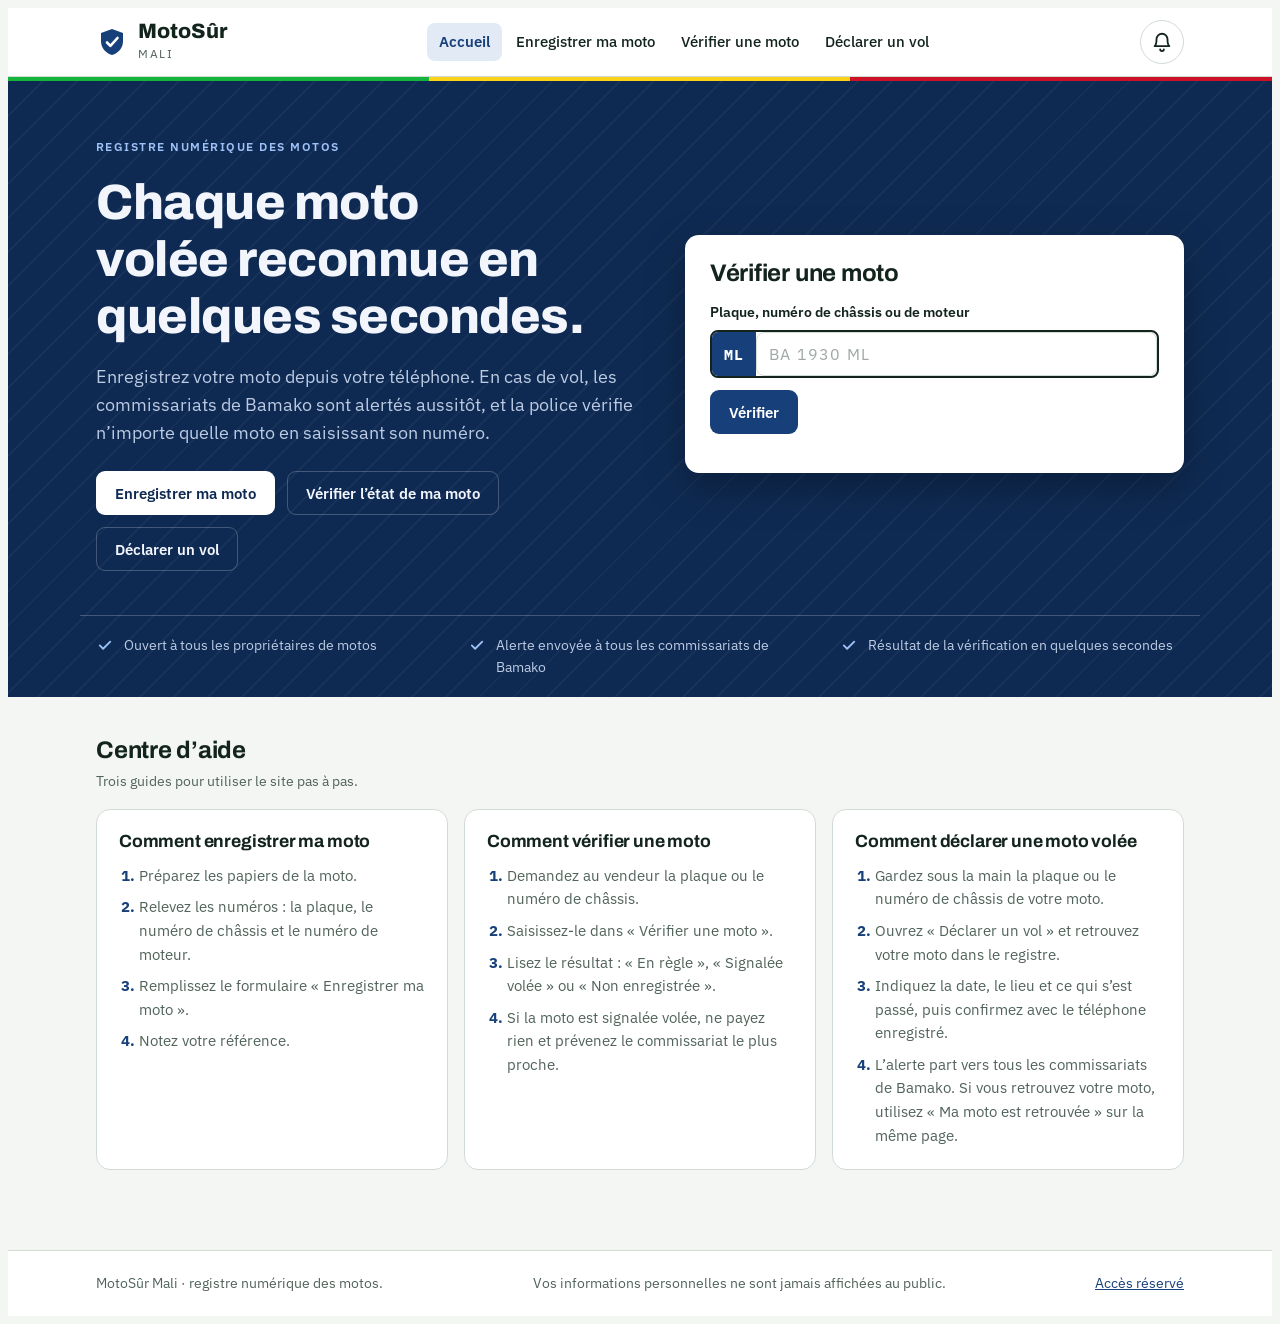
==== src/main/resources/static/index.html @ c11b133d "Sécurité : limites de connexion par IP, limite d'essais par moto, en-têtes HSTS et Permissions-Polic" ====
<!doctype html>
<html lang="fr">
<head>
<meta charset="utf-8">
<meta name="viewport" content="width=device-width, initial-scale=1, viewport-fit=cover">
<title>MotoSûr Mali</title>
<link rel="preconnect" href="https://fonts.googleapis.com">
<link rel="preconnect" href="https://fonts.gstatic.com" crossorigin>
<link rel="stylesheet" href="https://fonts.googleapis.com/css2?family=Archivo:wght@600;700;800&family=IBM+Plex+Mono:wght@500;600&family=IBM+Plex+Sans:wght@400;500;600&display=swap">
<link rel="stylesheet" href="style.css?v=5">
</head>
<body>
<header class="site-header">
  <div class="wrap head-row">
    <a class="brand" href="#accueil">
      <svg width="32" height="32" viewBox="0 0 32 32" fill="none" aria-hidden="true"><path class="logo-bg" d="M16 3l11 4v8c0 7-4.6 12.2-11 14C9.6 27.2 5 22 5 15V7l11-4z"/><path class="logo-ck" d="M11 16.5l3.4 3.4L21.5 12" stroke-width="2.6" stroke-linecap="round" stroke-linejoin="round"/></svg>
      <span><b>MotoSûr</b><small>Mali</small></span>
    </a>
    <button id="navToggle" class="btn btn-ghost btn-sm nav-toggle" type="button" aria-expanded="false" aria-controls="nav">Menu</button>
    <nav id="nav" aria-label="Navigation principale">
      <a href="#accueil" data-view="accueil">Accueil</a>
      <a href="#enregistrer" data-view="enregistrer">Enregistrer ma moto</a>
      <a href="#verifier" data-view="verifier">Vérifier une moto</a>
      <a href="#signaler" data-view="signaler">Déclarer un vol</a>
    </nav>
    <a class="bell" href="#notifications" id="bell" aria-label="Mes notifications">
      <svg width="22" height="22" viewBox="0 0 24 24" fill="none" stroke="currentColor" stroke-width="2" stroke-linecap="round" stroke-linejoin="round" aria-hidden="true"><path d="M6 9a6 6 0 1 1 12 0c0 6 2 7.5 2 7.5H4S6 15 6 9z"/><path d="M10 20a2 2 0 0 0 4 0"/></svg>
      <span class="bell-n" id="bell-n" hidden>0</span>
    </a>
  </div>
</header>
<div class="flag" aria-hidden="true"></div>

<main id="main">

<section data-view="accueil">
  <div class="hero-band">
    <div class="wrap hero">
      <div class="hero-copy">
        <p class="eyebrow">Registre numérique des motos</p>
        <h1>Chaque moto volée reconnue en quelques secondes.</h1>
        <p class="lead">Enregistrez votre moto depuis votre téléphone. En cas de vol, les commissariats de Bamako sont alertés aussitôt, et la police vérifie n’importe quelle moto en saisissant son numéro.</p>
        <div class="hero-cta">
          <a class="btn btn-primary" href="#enregistrer">Enregistrer ma moto</a>
          <a class="btn btn-secondary" href="#verifier">Vérifier l’état de ma moto</a>
          <a class="btn btn-secondary" href="#signaler">Déclarer un vol</a>
        </div>
      </div>
      <div class="card check-card">
        <h2>Vérifier une moto</h2>
        <form id="hero-form" novalidate>
          <div class="field">
            <label for="hero-q">Plaque, numéro de châssis ou de moteur</label>
            <div class="plate"><span class="plate-cc" aria-hidden="true">ML</span><input id="hero-q" class="plate-in" type="text" autocomplete="off" autocapitalize="characters" spellcheck="false" placeholder="BA 1930 ML"></div>
          </div>
          <div class="actions" style="margin-top:12px"><button class="btn btn-primary" type="submit">Vérifier</button></div>
        </form>
        <div id="hero-result" aria-live="polite"></div>
      </div>
    </div>
    <div class="wrap trust">
      <span><svg width="18" height="18" viewBox="0 0 24 24" fill="none" stroke="currentColor" stroke-width="2.4" stroke-linecap="round" stroke-linejoin="round" aria-hidden="true"><path d="M5 12.5l4.5 4.5L19 7.5"/></svg>Ouvert à tous les propriétaires de motos</span>
      <span><svg width="18" height="18" viewBox="0 0 24 24" fill="none" stroke="currentColor" stroke-width="2.4" stroke-linecap="round" stroke-linejoin="round" aria-hidden="true"><path d="M5 12.5l4.5 4.5L19 7.5"/></svg>Alerte envoyée à tous les commissariats de Bamako</span>
      <span><svg width="18" height="18" viewBox="0 0 24 24" fill="none" stroke="currentColor" stroke-width="2.4" stroke-linecap="round" stroke-linejoin="round" aria-hidden="true"><path d="M5 12.5l4.5 4.5L19 7.5"/></svg>Résultat de la vérification en quelques secondes</span>
    </div>
  </div>

  <div class="wrap page">
    <div style="display:flex;flex-direction:column;gap:16px">
      <div>
        <h2>Centre d’aide</h2>
        <p class="note" style="margin-top:6px">Trois guides pour utiliser le site pas à pas.</p>
      </div>
      <div class="help-grid">
        <article class="guide">
          <h3>Comment enregistrer ma moto</h3>
          <ol>
            <li>Préparez les papiers de la moto.</li>
            <li>Relevez les numéros : la plaque, le numéro de châssis et le numéro de moteur.</li>
            <li>Remplissez le formulaire « Enregistrer ma moto ».</li>
            <li>Notez votre référence. </li>
          </ol>
        </article>
        <article class="guide">
          <h3>Comment vérifier une moto</h3>
          <ol>
            <li>Demandez au vendeur la plaque ou le numéro de châssis.</li>
            <li>Saisissez-le dans « Vérifier une moto ».</li>
            <li>Lisez le résultat : « En règle », « Signalée volée » ou « Non enregistrée ».</li>
            <li>Si la moto est signalée volée, ne payez rien et prévenez le commissariat le plus proche.</li>
          </ol>
        </article>
        <article class="guide">
          <h3>Comment déclarer une moto volée</h3>
          <ol>
            <li>Gardez sous la main la plaque ou le numéro de châssis de votre moto.</li>
            <li>Ouvrez « Déclarer un vol » et retrouvez votre moto dans le registre.</li>
            <li>Indiquez la date, le lieu et ce qui s’est passé, puis confirmez avec le téléphone enregistré.</li>
            <li>L’alerte part vers tous les commissariats de Bamako. Si vous retrouvez votre moto, utilisez « Ma moto est retrouvée » sur la même page.</li>
          </ol>
        </article>
      </div>
    </div>

  </div>
</section>

<section data-view="notifications" hidden>
  <div class="wrap page">
    <div class="page-head">
      <p class="eyebrow">Propriétaires</p>
      <h1>Mes notifications</h1>
      <p class="lead">Si votre moto est retrouvée, le message du commissariat apparaît ici. Saisissez la plaque et le téléphone enregistrés pour le lire.</p>
    </div>
    <div class="card" id="n-form-card">
      <form id="n-form" class="form" novalidate>
        <div class="grid2">
          <div class="field"><label for="n-q">Plaque ou numéro de châssis</label><input id="n-q" class="mono" type="text" autocapitalize="characters" autocomplete="off" aria-describedby="err-n-q"><p class="err" id="err-n-q" hidden></p></div>
          <div class="field"><label for="n-phone">Téléphone enregistré</label><input id="n-phone" type="tel" inputmode="numeric" placeholder="70 00 00 00" aria-describedby="err-n-phone"><p class="err" id="err-n-phone" hidden></p></div>
        </div>
        <label class="check"><input id="n-remember" type="checkbox"> Me reconnaître sur cet appareil (la cloche m’avertira à chaque visite)</label>
        <div class="actions"><button class="btn btn-primary" type="submit">Voir mes notifications</button></div>
      </form>
    </div>
    <div id="n-list" aria-live="polite"></div>
  </div>
</section>

<section data-view="enregistrer" hidden>
  <div class="wrap page">
    <div class="page-head">
      <p class="eyebrow">Propriétaires</p>
      <h1>Enregistrer ma moto</h1>
      <p class="lead">Enregistrez votre moto vous-même, sans vous déplacer. Elle est aussitôt reconnue par la police, et les commissariats de Bamako sont informés. Vous recevez une référence à conserver.</p>
    </div>

    <div class="card" id="reg-card">
      <form id="reg-form" class="form" novalidate>
        <fieldset>
          <legend>Le propriétaire</legend>
          <div class="grid2">
            <div class="field"><label for="r-owner">Nom et prénom</label><input id="r-owner" type="text" autocomplete="name" aria-describedby="err-r-owner"><p class="err" id="err-r-owner" hidden></p></div>
            <div class="field"><label for="r-phone">Téléphone</label><input id="r-phone" type="tel" inputmode="numeric" autocomplete="tel-national" placeholder="70 00 00 00" aria-describedby="hint-r-phone err-r-phone"><p class="hint" id="hint-r-phone">8 chiffres, sans l’indicatif +223.</p><p class="err" id="err-r-phone" hidden></p></div>
            <div class="field"><label for="r-commune">Commune de résidence</label><select id="r-commune" aria-describedby="err-r-commune"></select><p class="err" id="err-r-commune" hidden></p></div>
          </div>
        </fieldset>
        <fieldset>
          <legend>La moto</legend>
          <div class="grid2">
            <div class="field"><label for="r-plate">Numéro de plaque</label><input id="r-plate" class="mono" type="text" autocapitalize="characters" autocomplete="off" placeholder="BA 1234 ML" aria-describedby="err-r-plate"><p class="err" id="err-r-plate" hidden></p></div>
            <div class="field"><label for="r-chassis">Numéro de châssis</label><input id="r-chassis" class="mono" type="text" autocapitalize="characters" autocomplete="off" aria-describedby="hint-r-chassis err-r-chassis"><p class="hint" id="hint-r-chassis">Gravé sur le cadre, près de la colonne de direction.</p><p class="err" id="err-r-chassis" hidden></p></div>
            <div class="field"><label for="r-engine">Numéro de moteur</label><input id="r-engine" class="mono" type="text" autocapitalize="characters" autocomplete="off" aria-describedby="err-r-engine"><p class="err" id="err-r-engine" hidden></p></div>
            <div class="field"><label for="r-brand">Marque</label><input id="r-brand" type="text" list="brands" autocomplete="off" aria-describedby="err-r-brand"><datalist id="brands"><option value="Yamaha"><option value="Honda"><option value="Haojue"><option value="TVS"><option value="Bajaj"><option value="Suzuki"><option value="Sanili"><option value="Apsonic"><option value="Dayun"><option value="Jincheng"></datalist><p class="err" id="err-r-brand" hidden></p></div>
            <div class="field"><label for="r-model">Modèle</label><input id="r-model" type="text" autocomplete="off" aria-describedby="err-r-model"><p class="err" id="err-r-model" hidden></p></div>
            <div class="field"><label for="r-color">Couleur</label><select id="r-color" aria-describedby="err-r-color"><option value="">Choisir</option><option>Noire</option><option>Rouge</option><option>Bleue</option><option>Grise</option><option>Blanche</option><option>Verte</option><option>Jaune</option><option>Autre</option></select><p class="err" id="err-r-color" hidden></p></div>
            <div class="field"><label for="r-year">Année de mise en circulation</label><input id="r-year" type="number" inputmode="numeric" min="1990" placeholder="2022" aria-describedby="err-r-year"><p class="err" id="err-r-year" hidden></p></div>
          </div>
        </fieldset>
        <div class="actions">
          <button class="btn btn-primary" type="submit">Enregistrer la moto</button>
        </div>
      </form>
    </div>

    <div class="card cert" id="reg-done" hidden aria-live="polite"></div>
  </div>
</section>

<section data-view="signaler" hidden>
  <div class="wrap page">
    <div class="page-head">
      <p class="eyebrow">Propriétaires</p>
      <h1>Déclarer un vol</h1>
      <p class="lead">Retrouvez votre moto dans le registre, puis décrivez le vol. L’alerte est transmise aux commissariats de Bamako.</p>
    </div>

    <div class="card" id="s-step1">
      <form id="s-find-form" class="form" novalidate>
        <div class="field">
          <label for="s-q">Plaque ou numéro de châssis de votre moto</label>
          <div class="plate"><span class="plate-cc" aria-hidden="true">ML</span><input id="s-q" class="plate-in" type="text" autocomplete="off" autocapitalize="characters" spellcheck="false" placeholder="BA 1234 ML"></div>
          <p class="err" id="err-s-q" hidden></p>
        </div>
        <div class="actions">
          <button class="btn btn-primary" type="submit">Rechercher ma moto</button>
        </div>
      </form>
    </div>

    <div class="card found" id="s-found" hidden></div>

    <div class="card" id="s-step2" hidden>
      <form id="s-form" class="form" novalidate>
        <fieldset>
          <legend>Les circonstances du vol</legend>
          <div class="grid2">
            <div class="field"><label for="s-date">Date du vol</label><input id="s-date" type="date" aria-describedby="err-s-date"><p class="err" id="err-s-date" hidden></p></div>
            <div class="field"><label for="s-commune">Commune</label><select id="s-commune" aria-describedby="err-s-commune"></select><p class="err" id="err-s-commune" hidden></p></div>
          </div>
          <div class="field"><label for="s-place">Lieu précis</label><input id="s-place" type="text" placeholder="Quartier, rue, repère connu" aria-describedby="err-s-place"><p class="err" id="err-s-place" hidden></p></div>
          <div class="field"><label for="s-details">Ce qui s’est passé <span style="font-weight:400;color:var(--ink-2)">(facultatif)</span></label><textarea id="s-details"></textarea></div>
        </fieldset>
        <fieldset>
          <legend>Confirmer que vous êtes le propriétaire</legend>
          <div class="field" style="max-width:340px"><label for="s-phone">Téléphone enregistré pour cette moto</label><input id="s-phone" type="tel" inputmode="numeric" placeholder="70 00 00 00" aria-describedby="hint-s-phone err-s-phone"><p class="hint" id="hint-s-phone">Seul le propriétaire peut déclarer le vol de sa moto.</p><p class="err" id="err-s-phone" hidden></p></div>
        </fieldset>
        <div class="actions"><button class="btn btn-danger" type="submit">Envoyer l’alerte vol</button></div>
      </form>
    </div>

    <div class="card cert" id="s-done" hidden aria-live="polite"></div>

    <div class="card" id="found-card" style="display:flex;flex-direction:column;gap:14px">
      <div>
        <h2>Vous avez retrouvé votre moto ?</h2>
        <p class="note" style="margin-top:6px">Levez l’alerte pour que les commissariats ne la recherchent plus. Saisissez la plaque et le téléphone enregistré.</p>
      </div>
      <form id="found-form" class="form" novalidate>
        <div class="grid2">
          <div class="field"><label for="f-q">Plaque ou numéro de châssis</label><input id="f-q" class="mono" type="text" autocapitalize="characters" autocomplete="off" placeholder="BA 1930 ML" aria-describedby="err-f-q"><p class="err" id="err-f-q" hidden></p></div>
          <div class="field"><label for="f-phone">Téléphone enregistré</label><input id="f-phone" type="tel" inputmode="numeric" placeholder="70 00 00 00" aria-describedby="err-f-phone"><p class="err" id="err-f-phone" hidden></p></div>
        </div>
        <div class="actions"><button class="btn btn-primary" type="submit">Ma moto est retrouvée</button></div>
      </form>
      <div id="found-done" aria-live="polite"></div>
    </div>
  </div>
</section>

<section data-view="verifier" hidden>
  <div class="wrap page">
    <div class="page-head">
      <p class="eyebrow">Acheteurs et public</p>
      <h1>Vérifier une moto</h1>
      <p class="lead">Avant d’acheter une moto d’occasion, vérifiez qu’elle n’est pas signalée volée. Les informations personnelles du propriétaire ne sont jamais affichées ici.</p>
    </div>
    <div class="card check-card" style="max-width:720px">
      <form id="pub-form" novalidate>
        <div class="field">
          <label for="pub-q">Plaque, numéro de châssis ou de moteur</label>
          <div class="plate"><span class="plate-cc" aria-hidden="true">ML</span><input id="pub-q" class="plate-in" type="text" autocomplete="off" autocapitalize="characters" spellcheck="false" placeholder="BA 1930 ML"></div>
        </div>
        <div class="actions" style="margin-top:12px"><button class="btn btn-primary" type="submit">Vérifier</button></div>
      </form>
      <div id="pub-result" aria-live="polite"></div>
    </div>
  </div>
</section>

</main>

<footer>
  <div class="wrap">
    <span>MotoSûr Mali · registre numérique des motos.</span>
    <span>Vos informations personnelles ne sont jamais affichées au public.</span>
    <a href="espace.html?v=4">Accès réservé</a>
  </div>
</footer>
<div id="toast" role="status" aria-live="polite"><span></span></div>
<script src="public.js?v=7"></script>
</body>
</html>
---- src/main/resources/static/style.css ----
/* Concept : portail institutionnel sobre. Le champ de plaque (bandeau ML + police mono) est l'objet central de la page ;
   bleu de marine pour l'institution, vert / ambre / rouge réservés aux états de vérification. */
:root{
  --font-display:"Archivo","Segoe UI",system-ui,sans-serif;
  --font-body:"IBM Plex Sans","Segoe UI",system-ui,sans-serif;
  --font-mono:"IBM Plex Mono",ui-monospace,Menlo,Consolas,monospace;
  --bg:#F4F6F3; --surface:#FFFFFF; --surface-2:#E9EEEA; --ink:#13241D; --ink-2:#51635A; --line:#D3DBD5;
  --accent:#17407A; --accent-ink:#FFFFFF; --accent-soft:#E2EAF6;
  --ok:#0B7A4B; --ok-soft:#DBF0E4;
  --warn:#8A5A00; --warn-soft:#FBEFD2;
  --danger:#B42318; --danger-soft:#FCE6E3;
  --shadow:0 1px 2px rgba(19,36,29,.06),0 6px 18px rgba(19,36,29,.07);
  --radius:10px;
  --hero-bg:#0F2A52; --hero-ink:#F2F6FC; --hero-ink-2:#BCCBE3; --hero-eyebrow:#9EC1F7; --hero-line:rgba(255,255,255,.22); --hero-btn-bg:#FFFFFF; --hero-btn-ink:#0F2A52;
}
@media (prefers-color-scheme:dark){
  :root:not([data-theme="light"]){
    --bg:#0E1512; --surface:#16201B; --surface-2:#1E2B25; --ink:#E8F0EB; --ink-2:#9DB1A6; --line:#2B3B33;
    --accent:#8DB2EE; --accent-ink:#0B1626; --accent-soft:#1B2B45;
    --ok:#4CC38A; --ok-soft:#12301F; --warn:#E3B341; --warn-soft:#35290D; --danger:#FF8F84; --danger-soft:#3A1512;
    --shadow:0 1px 0 rgba(0,0,0,.4);
    color-scheme:dark;
  }
}
:root[data-theme="dark"]{
  --bg:#0E1512; --surface:#16201B; --surface-2:#1E2B25; --ink:#E8F0EB; --ink-2:#9DB1A6; --line:#2B3B33;
  --accent:#8DB2EE; --accent-ink:#0B1626; --accent-soft:#1B2B45;
  --ok:#4CC38A; --ok-soft:#12301F; --warn:#E3B341; --warn-soft:#35290D; --danger:#FF8F84; --danger-soft:#3A1512;
  --shadow:0 1px 0 rgba(0,0,0,.4);
  color-scheme:dark;
}
*{box-sizing:border-box}
[hidden]{display:none!important}
body{background:var(--bg);color:var(--ink);font-family:var(--font-body);font-size:16px;line-height:1.55;-webkit-text-size-adjust:100%}
h1,h2,h3{font-family:var(--font-display);line-height:1.15;margin:0;text-wrap:balance;letter-spacing:-.01em}
h1{font-size:clamp(2rem,4.6vw,3.1rem);font-weight:800}
h2{font-size:1.5rem;font-weight:700}
h3{font-size:1.1rem;font-weight:700}
p{margin:0}
a{color:var(--accent)}
.mono{font-family:var(--font-mono);letter-spacing:.02em}
.wrap{max-width:1120px;margin-inline:auto;padding-left:max(16px,env(safe-area-inset-left,0px));padding-right:max(16px,env(safe-area-inset-right,0px))}
:focus-visible{outline:3px solid var(--accent);outline-offset:2px}
h1[tabindex="-1"]:focus,h1[tabindex="-1"]:focus-visible{outline:none}
.eyebrow{font-size:.78rem;font-weight:600;letter-spacing:.12em;text-transform:uppercase;color:var(--accent)}
.lead{font-size:1.125rem;color:var(--ink-2);max-width:60ch}
.note{font-size:.9rem;color:var(--ink-2);max-width:65ch}

/* bandeau démo + en-tête */
.demo-strip{background:var(--surface-2);border-bottom:1px solid var(--line);font-size:.8rem;color:var(--ink-2)}
.demo-strip .wrap{padding-block:6px}
.site-header{background:var(--surface);border-bottom:1px solid var(--line)}
.head-row{display:flex;align-items:center;justify-content:space-between;gap:16px;padding-block:12px;flex-wrap:wrap}
.brand{display:flex;align-items:center;gap:10px;text-decoration:none;color:var(--ink)}
.brand b{font-family:var(--font-display);font-size:1.3rem;font-weight:800;display:block;line-height:1}
.brand small{font-size:.72rem;letter-spacing:.14em;text-transform:uppercase;color:var(--ink-2);display:block;margin-top:3px}
.logo-bg{fill:var(--accent)} .logo-ck{stroke:var(--accent-ink)}
.flag{height:4px;background:linear-gradient(90deg,#14B53A 0 33.3%,#FCD116 33.3% 66.6%,#CE1126 66.6% 100%)}
#nav{display:flex;gap:2px;flex-wrap:wrap}
#nav a{padding:8px 12px;border-radius:8px;text-decoration:none;color:var(--ink);font-size:.92rem;font-weight:500}
#nav a:hover{background:var(--surface-2)}
#nav a[aria-current="page"]{background:var(--accent-soft);color:var(--accent);font-weight:600}
.btn.nav-toggle{display:none}
@media (max-width:920px){
  .btn.nav-toggle{display:inline-flex}
  #nav{display:none;width:100%;flex-direction:column;padding-bottom:6px}
  #nav.open{display:flex}
  #nav a{padding:12px}
}

/* boutons */
.btn{display:inline-flex;align-items:center;justify-content:center;gap:8px;font:600 .95rem var(--font-body);padding:11px 18px;border-radius:9px;border:1.5px solid transparent;cursor:pointer;text-decoration:none;min-height:44px}
.btn-primary{background:var(--accent);color:var(--accent-ink)}
.btn-primary:hover{filter:brightness(1.1)}
.btn-secondary{background:transparent;border-color:var(--accent);color:var(--accent)}
.btn-secondary:hover{background:var(--accent-soft)}
.btn-ghost{background:transparent;border-color:var(--line);color:var(--ink)}
.btn-ghost:hover{background:var(--surface-2)}
.btn-danger{background:var(--danger);color:var(--surface)}
.btn-sm{padding:6px 12px;min-height:36px;font-size:.85rem}
.chip{font:500 .82rem var(--font-body);padding:6px 12px;border-radius:99px;border:1px solid var(--line);background:var(--surface);color:var(--ink);cursor:pointer}
.chip:hover{background:var(--surface-2)}
.chips{display:flex;flex-wrap:wrap;gap:8px;align-items:center}
.chips .lbl{font-size:.8rem;color:var(--ink-2)}

/* cartes et mise en page */
.card{background:var(--surface);border:1px solid var(--line);border-radius:14px;padding:24px;box-shadow:var(--shadow)}
.page{padding-block:40px 56px;display:flex;flex-direction:column;gap:28px}
.page-head{display:flex;flex-direction:column;gap:10px}
.hero{display:grid;grid-template-columns:minmax(0,1.1fr) minmax(0,1fr);gap:40px;align-items:center;padding-block:48px 36px}
.hero-copy{display:flex;flex-direction:column;gap:18px}
.hero-cta{display:flex;flex-wrap:wrap;gap:12px;margin-top:6px}
@media (max-width:860px){.hero{grid-template-columns:minmax(0,1fr);gap:28px;padding-block:32px 24px}}
.check-card{display:flex;flex-direction:column;gap:14px}
.strip{display:grid;grid-template-columns:repeat(auto-fit,minmax(min(100%,200px),1fr));gap:0;border:1px solid var(--line);border-radius:14px;background:var(--surface);overflow:hidden}
.strip div{padding:18px 22px;border-right:1px solid var(--line)}
.strip div:last-child{border-right:0}
.strip b{display:block;font:800 2rem var(--font-display);font-variant-numeric:tabular-nums}
.strip span{font-size:.85rem;color:var(--ink-2)}
@media (max-width:640px){.strip div{border-right:0;border-bottom:1px solid var(--line)}.strip div:last-child{border-bottom:0}}
.steps{display:grid;grid-template-columns:repeat(auto-fit,minmax(min(100%,260px),1fr));gap:16px;margin:0;padding:0;list-style:none;counter-reset:s}
.steps li{counter-increment:s;background:var(--surface);border:1px solid var(--line);border-radius:14px;padding:22px;display:flex;flex-direction:column;gap:8px}
.steps li::before{content:counter(s);font:800 .9rem var(--font-mono);color:var(--accent-ink);background:var(--accent);width:28px;height:28px;border-radius:50%;display:grid;place-items:center}
.steps p{color:var(--ink-2);font-size:.95rem}
.points{display:grid;grid-template-columns:repeat(auto-fit,minmax(min(100%,260px),1fr));gap:24px}
.points div{border-top:2px solid var(--ink);padding-top:12px}
.points p{color:var(--ink-2);font-size:.95rem;margin-top:4px}

/* plaque */
.plate{display:flex;align-items:stretch;border:2.5px solid var(--ink);border-radius:8px;overflow:hidden;background:var(--surface)}
.plate-cc{display:grid;place-items:center;background:var(--accent);color:var(--accent-ink);font:700 .95rem var(--font-mono);padding:0 12px;letter-spacing:.06em}
.plate-in{flex:1;min-width:0;border:0;background:transparent;color:var(--ink);font:600 1.45rem var(--font-mono);letter-spacing:.08em;text-transform:uppercase;padding:12px 14px}
.plate-in::placeholder{color:var(--ink-2);opacity:.55}
.plate-in:focus{outline:none}
.plate:focus-within{outline:3px solid var(--accent);outline-offset:2px}

/* résultats de vérification */
.result{display:flex;flex-direction:column;gap:14px}
.status{display:flex;gap:14px;align-items:center;padding:16px;border-radius:12px;border:1.5px solid}
.status-ic{width:44px;height:44px;border-radius:50%;display:grid;place-items:center;flex:none;background:var(--surface)}
.status-t{font:800 1.3rem var(--font-display);letter-spacing:.01em;text-transform:uppercase}
.status-s{font-size:.92rem;color:var(--ink)}
.status-ok{background:var(--ok-soft);border-color:var(--ok);color:var(--ok)}
.status-stolen{background:var(--danger-soft);border-color:var(--danger);color:var(--danger)}
.status-unknown{background:var(--warn-soft);border-color:var(--warn);color:var(--warn)}
.status .status-s{color:var(--ink)}
.dl{display:grid;grid-template-columns:repeat(auto-fit,minmax(min(100%,200px),1fr));gap:1px;background:var(--line);border:1px solid var(--line);border-radius:10px;overflow:hidden;margin:0}
.dl div{background:var(--surface);padding:10px 14px;min-width:0}
.dl dt{font-size:.72rem;letter-spacing:.08em;text-transform:uppercase;color:var(--ink-2)}
.dl dd{margin:2px 0 0;font-weight:500;overflow-wrap:anywhere}
.callout{border-left:4px solid var(--danger);background:var(--danger-soft);padding:12px 14px;border-radius:0 8px 8px 0;font-size:.92rem}
.err-text{color:var(--danger)}

/* formulaires */
.form{display:flex;flex-direction:column;gap:26px}
fieldset{border:0;padding:0;margin:0;display:flex;flex-direction:column;gap:14px;min-width:0}
legend{font:700 1.05rem var(--font-display);padding:0;margin-bottom:12px}
.grid2{display:grid;grid-template-columns:repeat(auto-fit,minmax(min(100%,240px),1fr));gap:16px}
.field{display:flex;flex-direction:column;gap:6px;min-width:0}
.field label{font-size:.88rem;font-weight:600}
.field .hint{font-size:.8rem;color:var(--ink-2)}
input[type=text],input[type=tel],input[type=number],input[type=date],input[type=password],select,textarea{font:400 1rem var(--font-body);color:var(--ink);background:var(--surface);border:1.5px solid var(--line);border-radius:8px;padding:10px 12px;min-height:44px;width:100%}
textarea{min-height:92px;resize:vertical}
input:focus,select:focus,textarea:focus{outline:3px solid var(--accent);outline-offset:1px;border-color:var(--accent)}
input[aria-invalid="true"],select[aria-invalid="true"],textarea[aria-invalid="true"]{border-color:var(--danger)}
.err{font-size:.82rem;color:var(--danger);font-weight:500}
.actions{display:flex;flex-wrap:wrap;gap:12px;align-items:center}
.cert{display:flex;flex-direction:column;gap:16px}
.cert-ref{display:flex;flex-wrap:wrap;gap:10px;align-items:center;padding:14px 16px;background:var(--accent-soft);border-radius:10px}
.cert-ref .mono{font-size:1.15rem;font-weight:600;color:var(--accent)}
.found{display:flex;flex-direction:column;gap:12px}
.notify{list-style:none;margin:0;padding:0;display:grid;grid-template-columns:repeat(auto-fit,minmax(min(100%,260px),1fr));gap:8px}
.notify li{display:flex;justify-content:space-between;gap:10px;padding:9px 12px;border:1px solid var(--line);border-radius:8px;font-size:.88rem;background:var(--surface)}
.notify .n-state{color:var(--ink-2);white-space:nowrap}
.notify li.sent{border-color:var(--ok);background:var(--ok-soft)}
.notify li.sent .n-state{color:var(--ok);font-weight:600}

/* onglets, tableau, badges */
.tabs{display:flex;gap:4px;border-bottom:1px solid var(--line);flex-wrap:wrap}
.tabs button{font:600 .95rem var(--font-body);padding:10px 16px;border:0;background:transparent;color:var(--ink-2);border-bottom:3px solid transparent;cursor:pointer;margin-bottom:-1px}
.tabs button[aria-selected="true"]{color:var(--accent);border-bottom-color:var(--accent)}
.filters{display:grid;grid-template-columns:repeat(auto-fit,minmax(min(100%,200px),1fr));gap:12px}
.table-wrap{overflow-x:auto;border:1px solid var(--line);border-radius:12px;background:var(--surface)}
table{border-collapse:collapse;width:100%;min-width:760px;font-size:.9rem}
th{font-size:.72rem;letter-spacing:.08em;text-transform:uppercase;color:var(--ink-2);text-align:left;padding:10px 14px;background:var(--surface-2);border-bottom:1px solid var(--line)}
td{padding:12px 14px;border-bottom:1px solid var(--line);vertical-align:top}
tr:last-child td{border-bottom:0}
td small{display:block;color:var(--ink-2)}
.badge{display:inline-block;font-size:.75rem;font-weight:700;letter-spacing:.04em;text-transform:uppercase;padding:3px 10px;border-radius:99px}
.badge-stolen{background:var(--danger-soft);color:var(--danger)}
.badge-ok{background:var(--ok-soft);color:var(--ok)}
.visually-hidden{position:absolute;width:1px;height:1px;overflow:hidden;clip:rect(0 0 0 0);white-space:nowrap}
.photo-box{display:flex;flex-direction:column;gap:10px;align-items:flex-start}
.photo-box .hint{font-size:.8rem;color:var(--ink-2);max-width:60ch}
#pol-photo:focus-visible + label{outline:3px solid var(--accent);outline-offset:2px}
.photo-prev{display:flex;gap:14px;align-items:flex-end;flex-wrap:wrap}
.photo-prev img{max-width:100%;width:240px;border-radius:8px;border:1px solid var(--line)}

/* statistiques */
.kpis{display:grid;grid-template-columns:repeat(auto-fit,minmax(min(100%,170px),1fr));gap:16px}
.kpi{background:var(--surface);border:1px solid var(--line);border-radius:14px;padding:18px 20px}
.kpi b{display:block;font:800 2.2rem var(--font-display);font-variant-numeric:tabular-nums}
.kpi span{font-size:.85rem;color:var(--ink-2)}
.bar-row{display:grid;grid-template-columns:96px minmax(0,1fr) 28px;gap:12px;align-items:center;font-size:.9rem;padding:6px 0}
.bar-track{display:flex;height:22px;background:var(--surface-2);border-radius:6px;overflow:hidden}
.bar-danger{background:var(--danger)} .bar-ok{background:var(--ok)}
.bar-val{font-variant-numeric:tabular-nums;text-align:right;font-weight:600}
.legend{display:flex;gap:18px;font-size:.85rem;color:var(--ink-2);flex-wrap:wrap}
.legend i{display:inline-block;width:12px;height:12px;border-radius:3px;margin-right:6px;vertical-align:-1px}
.recent{list-style:none;margin:0;padding:0;display:flex;flex-direction:column}
.recent li{display:flex;justify-content:space-between;gap:12px;padding:10px 0;border-bottom:1px solid var(--line);flex-wrap:wrap}
.recent li:last-child{border-bottom:0}

/* accueil : bandeau, actions, centre d'aide */
.hero-band{background:var(--hero-bg);color:var(--hero-ink);position:relative;overflow:hidden}
.hero-band::before{content:"";position:absolute;inset:0;background:repeating-linear-gradient(135deg,rgba(255,255,255,.035) 0 2px,transparent 2px 24px);pointer-events:none}
.hero-band .hero,.hero-band .trust{position:relative}
.hero-band .hero{padding-block:56px 44px}
.hero-band h1{color:var(--hero-ink)}
.hero-band .eyebrow{color:var(--hero-eyebrow)}
.hero-band .lead{color:var(--hero-ink-2)}
.hero-band .btn-primary{background:var(--hero-btn-bg);color:var(--hero-btn-ink)}
.hero-band .btn-secondary{border-color:var(--hero-line);color:var(--hero-ink)}
.hero-band .btn-secondary:hover{background:var(--hero-line)}
.hero-band .check-card{color:var(--ink);border-color:transparent;box-shadow:0 14px 40px rgba(0,0,0,.28)}
.hero-band .check-card .btn-primary{background:var(--accent);color:var(--accent-ink)}
.hero-band :focus-visible{outline-color:var(--hero-eyebrow)}
.hero-band .check-card :focus-visible{outline-color:var(--accent)}
.trust{display:grid;grid-template-columns:repeat(auto-fit,minmax(min(100%,240px),1fr));gap:10px 28px;padding-block:18px;border-top:1px solid var(--hero-line);font-size:.9rem;color:var(--hero-ink-2)}
.trust span{display:flex;gap:10px;align-items:flex-start}
.trust svg{flex:none;margin-top:2px;color:var(--hero-eyebrow)}
@media (max-width:860px){.hero-band .hero{padding-block:36px 28px}}
.actions-grid,.help-grid{display:grid;grid-template-columns:repeat(auto-fit,minmax(min(100%,300px),1fr));gap:16px}
.act{display:flex;flex-direction:column;gap:10px;padding:24px;background:var(--surface);border:1px solid var(--line);border-radius:14px;text-decoration:none;color:var(--ink);box-shadow:var(--shadow);transition:border-color .15s,transform .15s}
.act:hover{border-color:var(--accent);transform:translateY(-2px)}
.act p{color:var(--ink-2);font-size:.95rem}
.act-ic{width:46px;height:46px;border-radius:12px;background:var(--accent-soft);color:var(--accent);display:grid;place-items:center}
.act .more{margin-top:auto;padding-top:6px;font-weight:600;color:var(--accent)}
@media (prefers-reduced-motion:reduce){.act{transition:none}.act:hover{transform:none}}
.guide{background:var(--surface);border:1px solid var(--line);border-radius:14px;padding:22px;display:flex;flex-direction:column;gap:12px}
.guide ol{margin:0;padding-left:1.25rem;display:flex;flex-direction:column;gap:8px;color:var(--ink-2);font-size:.95rem}
.guide ol li::marker{font-weight:700;color:var(--accent)}
.guide .btn{align-self:flex-start;margin-top:auto}
.faq details{border-bottom:1px solid var(--line);padding:14px 0}
.faq summary{cursor:pointer;font-weight:600;list-style:none;display:flex;justify-content:space-between;gap:16px;align-items:flex-start}
.faq summary::-webkit-details-marker{display:none}
.faq summary::after{content:"+";font:600 1.3rem/1 var(--font-mono);color:var(--accent);flex:none}
.faq details[open] summary::after{content:"−"}
.faq details p{margin-top:8px;color:var(--ink-2);max-width:65ch}
.gate{display:grid;grid-template-columns:repeat(auto-fit,minmax(min(100%,320px),1fr));gap:20px}
.gate .card{display:flex;flex-direction:column;gap:14px}
.gate form{display:flex;flex-direction:column;gap:14px}
.userbar{display:flex;justify-content:space-between;align-items:center;gap:12px;flex-wrap:wrap;padding:10px 14px;border:1px solid var(--line);border-radius:10px;background:var(--surface);font-size:.9rem}
@media (min-width:921px){#nav a.nav-reserved{margin-left:8px;border:1.5px solid var(--line)}}
.badge-warn{background:var(--warn-soft);color:var(--warn)}
.badge-info{background:var(--accent-soft);color:var(--accent)}
.log{list-style:none;margin:0;padding:0}
.log li{display:grid;grid-template-columns:150px 120px minmax(0,1fr);gap:12px;padding:10px 0;border-bottom:1px solid var(--line);font-size:.9rem;align-items:start}
.log li:last-child{border-bottom:0}
@media (max-width:640px){.log li{grid-template-columns:minmax(0,1fr);gap:4px}}
.sms{border:1px solid var(--line);border-radius:14px;background:var(--surface-2);padding:12px 14px;max-width:440px;display:flex;flex-direction:column;gap:8px}
.sms-h{font-size:.75rem;letter-spacing:.06em;text-transform:uppercase;color:var(--ink-2)}
.sms-b{background:var(--accent-soft);color:var(--ink);padding:10px 12px;border-radius:12px 12px 12px 4px;font-size:.92rem}
.modal{position:fixed;inset:0;background:rgba(10,20,15,.55);display:flex;align-items:center;justify-content:center;z-index:30;padding:max(16px,env(safe-area-inset-top,0px)) max(16px,env(safe-area-inset-right,0px)) max(16px,env(safe-area-inset-bottom,0px)) max(16px,env(safe-area-inset-left,0px))}
.modal-box{background:var(--surface);color:var(--ink);border:1px solid var(--line);border-radius:14px;padding:24px;width:100%;max-width:520px;max-height:100%;overflow:auto;box-shadow:var(--shadow)}
.num{text-align:right;font-variant-numeric:tabular-nums}
table.dash{min-width:900px}
table.dash th.sep,table.dash td.sep{border-left:1px solid var(--line)}
table.dash tr.grp th{text-align:center;background:var(--surface);color:var(--ink);border-bottom:1px solid var(--line)}
.al+.al{margin-top:8px}
.v-danger{color:var(--danger);font-weight:700}
.v-ok{color:var(--ok);font-weight:700}
table.small{min-width:420px}
tr.total td{font-weight:700;background:var(--surface-2)}
.btn-confirm{background:var(--danger);color:var(--surface);border-color:var(--danger)}
.row-actions{display:flex;gap:8px;flex-wrap:wrap}
footer{border-top:1px solid var(--line);background:var(--surface);margin-top:24px}
footer .wrap{padding-block:22px;display:flex;justify-content:space-between;gap:16px;flex-wrap:wrap;font-size:.85rem;color:var(--ink-2)}
#toast{position:fixed;left:0;right:0;bottom:0;display:flex;justify-content:center;pointer-events:none;padding:0 max(16px,env(safe-area-inset-right,0px)) calc(16px + env(safe-area-inset-bottom,0px)) max(16px,env(safe-area-inset-left,0px));opacity:0;transform:translateY(8px);transition:opacity .2s,transform .2s;z-index:20}
#toast.show{opacity:1;transform:none}
#toast span{background:var(--ink);color:var(--bg);padding:11px 18px;border-radius:10px;font-size:.92rem;box-shadow:var(--shadow)}
@media (prefers-reduced-motion:reduce){#toast{transition:none}}

.bell{position:relative;display:inline-flex;align-items:center;justify-content:center;width:44px;height:44px;border-radius:50%;color:var(--ink);text-decoration:none;border:1.5px solid var(--line)}
.bell:hover{background:var(--surface-2)}
.bell-n{position:absolute;top:-4px;right:-4px;min-width:20px;height:20px;padding:0 5px;border-radius:99px;background:var(--danger);color:var(--surface);font:700 .75rem/20px var(--font-body);text-align:center}
.check{display:flex;gap:10px;align-items:flex-start;font-size:.92rem}
.check input{margin-top:3px;min-height:0;width:auto}
.note-card{border-left:4px solid var(--ok);background:var(--ok-soft);padding:14px 16px;border-radius:0 10px 10px 0;display:flex;flex-direction:column;gap:6px}
.note-card.seen{border-left-color:var(--line);background:var(--surface-2)}
.note-card time{font-size:.8rem;color:var(--ink-2)}
@media (max-width:920px){.head-row .bell{order:2}}
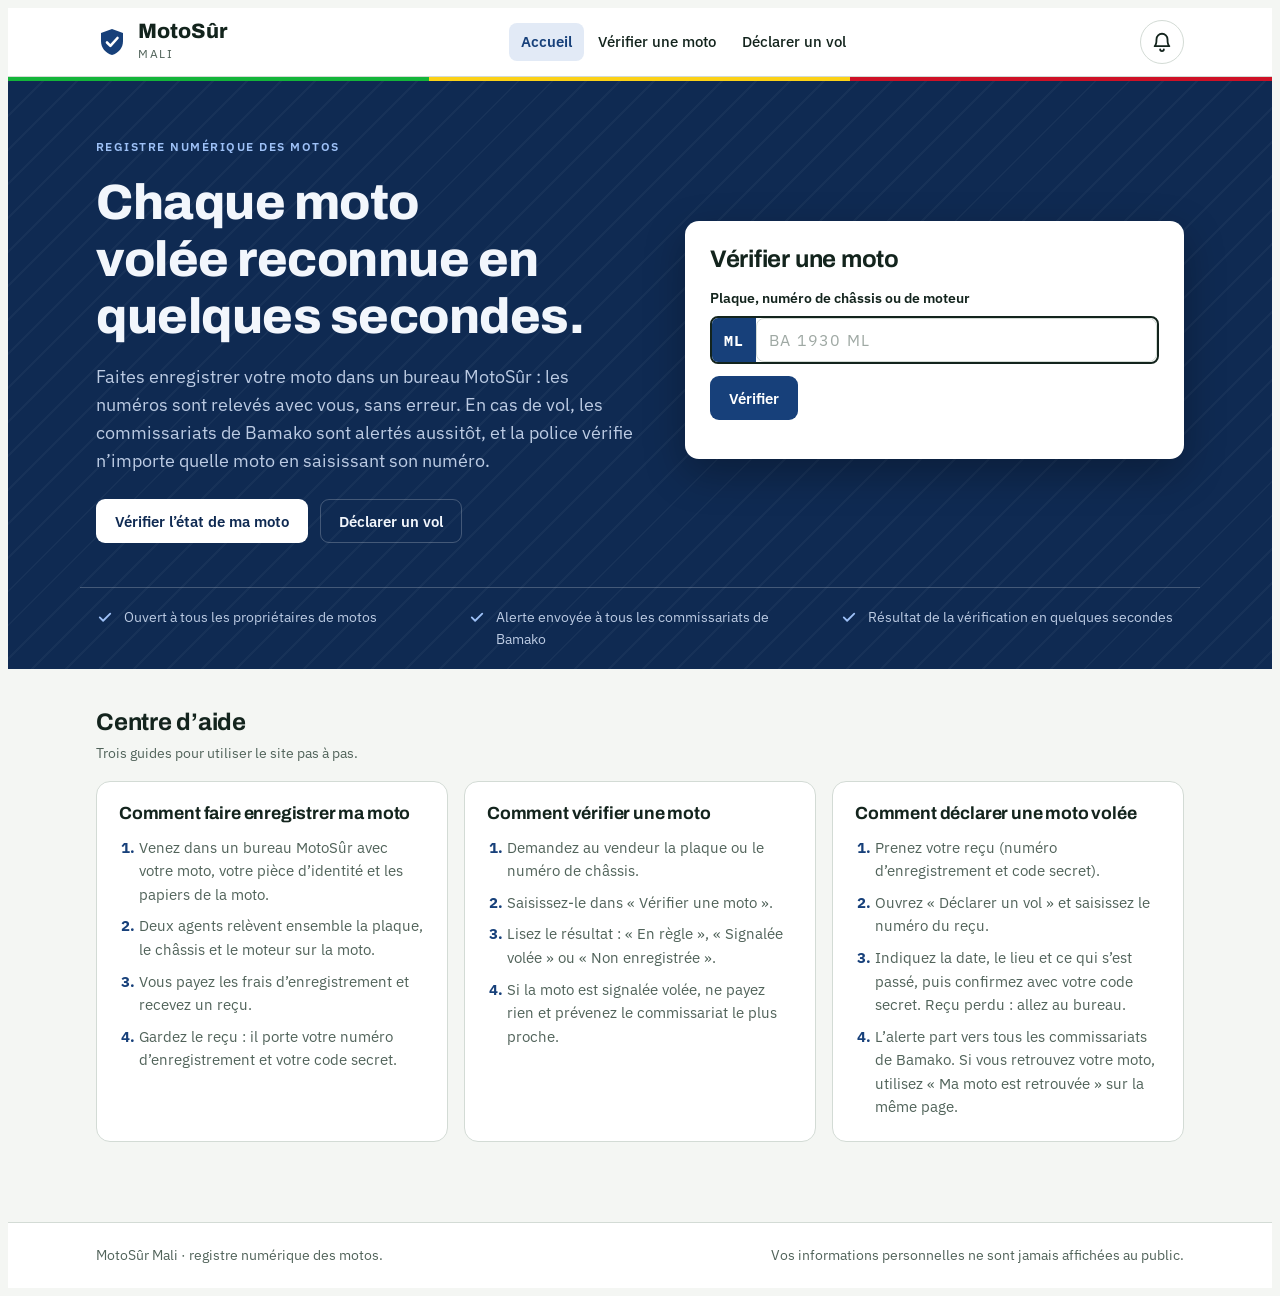
==== commit 162f1072: "V2 bureau : enregistrement au bureau, comptes par lien d'invitation, caisse en maintenance, reçu + c" ====
--- a/src/main/resources/static/index.html
+++ b/src/main/resources/static/index.html
@@ -7,7 +7,7 @@
 <link rel="preconnect" href="https://fonts.googleapis.com">
 <link rel="preconnect" href="https://fonts.gstatic.com" crossorigin>
 <link rel="stylesheet" href="https://fonts.googleapis.com/css2?family=Archivo:wght@600;700;800&family=IBM+Plex+Mono:wght@500;600&family=IBM+Plex+Sans:wght@400;500;600&display=swap">
-<link rel="stylesheet" href="style.css?v=5">
+<link rel="stylesheet" href="style.css?v=6">
 </head>
 <body>
 <header class="site-header">
@@ -19,7 +19,6 @@
     <button id="navToggle" class="btn btn-ghost btn-sm nav-toggle" type="button" aria-expanded="false" aria-controls="nav">Menu</button>
     <nav id="nav" aria-label="Navigation principale">
       <a href="#accueil" data-view="accueil">Accueil</a>
-      <a href="#enregistrer" data-view="enregistrer">Enregistrer ma moto</a>
       <a href="#verifier" data-view="verifier">Vérifier une moto</a>
       <a href="#signaler" data-view="signaler">Déclarer un vol</a>
     </nav>
@@ -39,10 +38,9 @@
       <div class="hero-copy">
         <p class="eyebrow">Registre numérique des motos</p>
         <h1>Chaque moto volée reconnue en quelques secondes.</h1>
-        <p class="lead">Enregistrez votre moto depuis votre téléphone. En cas de vol, les commissariats de Bamako sont alertés aussitôt, et la police vérifie n’importe quelle moto en saisissant son numéro.</p>
+        <p class="lead">Faites enregistrer votre moto dans un bureau MotoSûr : les numéros sont relevés avec vous, sans erreur. En cas de vol, les commissariats de Bamako sont alertés aussitôt, et la police vérifie n’importe quelle moto en saisissant son numéro.</p>
         <div class="hero-cta">
-          <a class="btn btn-primary" href="#enregistrer">Enregistrer ma moto</a>
-          <a class="btn btn-secondary" href="#verifier">Vérifier l’état de ma moto</a>
+          <a class="btn btn-primary" href="#verifier">Vérifier l’état de ma moto</a>
           <a class="btn btn-secondary" href="#signaler">Déclarer un vol</a>
         </div>
       </div>
@@ -73,12 +71,12 @@
       </div>
       <div class="help-grid">
         <article class="guide">
-          <h3>Comment enregistrer ma moto</h3>
+          <h3>Comment faire enregistrer ma moto</h3>
           <ol>
-            <li>Préparez les papiers de la moto.</li>
-            <li>Relevez les numéros : la plaque, le numéro de châssis et le numéro de moteur.</li>
-            <li>Remplissez le formulaire « Enregistrer ma moto ».</li>
-            <li>Notez votre référence. </li>
+            <li>Venez dans un bureau MotoSûr avec votre moto, votre pièce d’identité et les papiers de la moto.</li>
+            <li>Deux agents relèvent ensemble la plaque, le châssis et le moteur sur la moto.</li>
+            <li>Vous payez les frais d’enregistrement et recevez un reçu.</li>
+            <li>Gardez le reçu : il porte votre numéro d’enregistrement et votre code secret.</li>
           </ol>
         </article>
         <article class="guide">
@@ -93,9 +91,9 @@
         <article class="guide">
           <h3>Comment déclarer une moto volée</h3>
           <ol>
-            <li>Gardez sous la main la plaque ou le numéro de châssis de votre moto.</li>
-            <li>Ouvrez « Déclarer un vol » et retrouvez votre moto dans le registre.</li>
-            <li>Indiquez la date, le lieu et ce qui s’est passé, puis confirmez avec le téléphone enregistré.</li>
+            <li>Prenez votre reçu (numéro d’enregistrement et code secret).</li>
+            <li>Ouvrez « Déclarer un vol » et saisissez le numéro du reçu.</li>
+            <li>Indiquez la date, le lieu et ce qui s’est passé, puis confirmez avec votre code secret. Reçu perdu : allez au bureau.</li>
             <li>L’alerte part vers tous les commissariats de Bamako. Si vous retrouvez votre moto, utilisez « Ma moto est retrouvée » sur la même page.</li>
           </ol>
         </article>
@@ -110,13 +108,13 @@
     <div class="page-head">
       <p class="eyebrow">Propriétaires</p>
       <h1>Mes notifications</h1>
-      <p class="lead">Si votre moto est retrouvée, le message du commissariat apparaît ici. Saisissez la plaque et le téléphone enregistrés pour le lire.</p>
+      <p class="lead">Si votre moto est retrouvée, le message du commissariat apparaît ici. Saisissez le numéro de votre reçu et votre code secret pour le lire.</p>
     </div>
     <div class="card" id="n-form-card">
       <form id="n-form" class="form" novalidate>
         <div class="grid2">
-          <div class="field"><label for="n-q">Plaque ou numéro de châssis</label><input id="n-q" class="mono" type="text" autocapitalize="characters" autocomplete="off" aria-describedby="err-n-q"><p class="err" id="err-n-q" hidden></p></div>
-          <div class="field"><label for="n-phone">Téléphone enregistré</label><input id="n-phone" type="tel" inputmode="numeric" placeholder="70 00 00 00" aria-describedby="err-n-phone"><p class="err" id="err-n-phone" hidden></p></div>
+          <div class="field"><label for="n-q">Numéro du reçu (MS-XXXX-XXXX)</label><input id="n-q" class="mono" type="text" autocapitalize="characters" autocomplete="off" aria-describedby="err-n-q"><p class="err" id="err-n-q" hidden></p></div>
+          <div class="field"><label for="n-phone">Code secret du reçu</label><input id="n-phone" type="password" inputmode="numeric" maxlength="4" placeholder="4 chiffres" autocomplete="off" aria-describedby="err-n-phone"><p class="err" id="err-n-phone" hidden></p></div>
         </div>
         <label class="check"><input id="n-remember" type="checkbox"> Me reconnaître sur cet appareil (la cloche m’avertira à chaque visite)</label>
         <div class="actions"><button class="btn btn-primary" type="submit">Voir mes notifications</button></div>
@@ -126,63 +124,24 @@
   </div>
 </section>
 
-<section data-view="enregistrer" hidden>
-  <div class="wrap page">
-    <div class="page-head">
-      <p class="eyebrow">Propriétaires</p>
-      <h1>Enregistrer ma moto</h1>
-      <p class="lead">Enregistrez votre moto vous-même, sans vous déplacer. Elle est aussitôt reconnue par la police, et les commissariats de Bamako sont informés. Vous recevez une référence à conserver.</p>
-    </div>
-
-    <div class="card" id="reg-card">
-      <form id="reg-form" class="form" novalidate>
-        <fieldset>
-          <legend>Le propriétaire</legend>
-          <div class="grid2">
-            <div class="field"><label for="r-owner">Nom et prénom</label><input id="r-owner" type="text" autocomplete="name" aria-describedby="err-r-owner"><p class="err" id="err-r-owner" hidden></p></div>
-            <div class="field"><label for="r-phone">Téléphone</label><input id="r-phone" type="tel" inputmode="numeric" autocomplete="tel-national" placeholder="70 00 00 00" aria-describedby="hint-r-phone err-r-phone"><p class="hint" id="hint-r-phone">8 chiffres, sans l’indicatif +223.</p><p class="err" id="err-r-phone" hidden></p></div>
-            <div class="field"><label for="r-commune">Commune de résidence</label><select id="r-commune" aria-describedby="err-r-commune"></select><p class="err" id="err-r-commune" hidden></p></div>
-          </div>
-        </fieldset>
-        <fieldset>
-          <legend>La moto</legend>
-          <div class="grid2">
-            <div class="field"><label for="r-plate">Numéro de plaque</label><input id="r-plate" class="mono" type="text" autocapitalize="characters" autocomplete="off" placeholder="BA 1234 ML" aria-describedby="err-r-plate"><p class="err" id="err-r-plate" hidden></p></div>
-            <div class="field"><label for="r-chassis">Numéro de châssis</label><input id="r-chassis" class="mono" type="text" autocapitalize="characters" autocomplete="off" aria-describedby="hint-r-chassis err-r-chassis"><p class="hint" id="hint-r-chassis">Gravé sur le cadre, près de la colonne de direction.</p><p class="err" id="err-r-chassis" hidden></p></div>
-            <div class="field"><label for="r-engine">Numéro de moteur</label><input id="r-engine" class="mono" type="text" autocapitalize="characters" autocomplete="off" aria-describedby="err-r-engine"><p class="err" id="err-r-engine" hidden></p></div>
-            <div class="field"><label for="r-brand">Marque</label><input id="r-brand" type="text" list="brands" autocomplete="off" aria-describedby="err-r-brand"><datalist id="brands"><option value="Yamaha"><option value="Honda"><option value="Haojue"><option value="TVS"><option value="Bajaj"><option value="Suzuki"><option value="Sanili"><option value="Apsonic"><option value="Dayun"><option value="Jincheng"></datalist><p class="err" id="err-r-brand" hidden></p></div>
-            <div class="field"><label for="r-model">Modèle</label><input id="r-model" type="text" autocomplete="off" aria-describedby="err-r-model"><p class="err" id="err-r-model" hidden></p></div>
-            <div class="field"><label for="r-color">Couleur</label><select id="r-color" aria-describedby="err-r-color"><option value="">Choisir</option><option>Noire</option><option>Rouge</option><option>Bleue</option><option>Grise</option><option>Blanche</option><option>Verte</option><option>Jaune</option><option>Autre</option></select><p class="err" id="err-r-color" hidden></p></div>
-            <div class="field"><label for="r-year">Année de mise en circulation</label><input id="r-year" type="number" inputmode="numeric" min="1990" placeholder="2022" aria-describedby="err-r-year"><p class="err" id="err-r-year" hidden></p></div>
-          </div>
-        </fieldset>
-        <div class="actions">
-          <button class="btn btn-primary" type="submit">Enregistrer la moto</button>
-        </div>
-      </form>
-    </div>
-
-    <div class="card cert" id="reg-done" hidden aria-live="polite"></div>
-  </div>
-</section>
 
 <section data-view="signaler" hidden>
   <div class="wrap page">
     <div class="page-head">
       <p class="eyebrow">Propriétaires</p>
       <h1>Déclarer un vol</h1>
-      <p class="lead">Retrouvez votre moto dans le registre, puis décrivez le vol. L’alerte est transmise aux commissariats de Bamako.</p>
+      <p class="lead">Saisissez le numéro de votre reçu, puis décrivez le vol. L’alerte est transmise aux commissariats de Bamako.</p>
     </div>
 
     <div class="card" id="s-step1">
       <form id="s-find-form" class="form" novalidate>
         <div class="field">
-          <label for="s-q">Plaque ou numéro de châssis de votre moto</label>
-          <div class="plate"><span class="plate-cc" aria-hidden="true">ML</span><input id="s-q" class="plate-in" type="text" autocomplete="off" autocapitalize="characters" spellcheck="false" placeholder="BA 1234 ML"></div>
+          <label for="s-q">Numéro de votre reçu</label>
+          <input id="s-q" class="mono" type="text" autocomplete="off" autocapitalize="characters" spellcheck="false" placeholder="MS-XXXX-XXXX" aria-describedby="err-s-q">
           <p class="err" id="err-s-q" hidden></p>
         </div>
         <div class="actions">
-          <button class="btn btn-primary" type="submit">Rechercher ma moto</button>
+          <button class="btn btn-primary" type="submit">Retrouver ma moto</button>
         </div>
       </form>
     </div>
@@ -201,8 +160,8 @@
           <div class="field"><label for="s-details">Ce qui s’est passé <span style="font-weight:400;color:var(--ink-2)">(facultatif)</span></label><textarea id="s-details"></textarea></div>
         </fieldset>
         <fieldset>
-          <legend>Confirmer que vous êtes le propriétaire</legend>
-          <div class="field" style="max-width:340px"><label for="s-phone">Téléphone enregistré pour cette moto</label><input id="s-phone" type="tel" inputmode="numeric" placeholder="70 00 00 00" aria-describedby="hint-s-phone err-s-phone"><p class="hint" id="hint-s-phone">Seul le propriétaire peut déclarer le vol de sa moto.</p><p class="err" id="err-s-phone" hidden></p></div>
+          <legend>Confirmer avec le code du reçu</legend>
+          <div class="field" style="max-width:340px"><label for="s-phone">Code secret du reçu</label><input id="s-phone" type="password" inputmode="numeric" maxlength="4" placeholder="4 chiffres" autocomplete="off" aria-describedby="err-s-phone"><p class="err" id="err-s-phone" hidden></p></div>
         </fieldset>
         <div class="actions"><button class="btn btn-danger" type="submit">Envoyer l’alerte vol</button></div>
       </form>
@@ -213,12 +172,12 @@
     <div class="card" id="found-card" style="display:flex;flex-direction:column;gap:14px">
       <div>
         <h2>Vous avez retrouvé votre moto ?</h2>
-        <p class="note" style="margin-top:6px">Levez l’alerte pour que les commissariats ne la recherchent plus. Saisissez la plaque et le téléphone enregistré.</p>
+        <p class="note" style="margin-top:6px">Levez l’alerte pour que les commissariats ne la recherchent plus. Saisissez le numéro du reçu et le code secret.</p>
       </div>
       <form id="found-form" class="form" novalidate>
         <div class="grid2">
-          <div class="field"><label for="f-q">Plaque ou numéro de châssis</label><input id="f-q" class="mono" type="text" autocapitalize="characters" autocomplete="off" placeholder="BA 1930 ML" aria-describedby="err-f-q"><p class="err" id="err-f-q" hidden></p></div>
-          <div class="field"><label for="f-phone">Téléphone enregistré</label><input id="f-phone" type="tel" inputmode="numeric" placeholder="70 00 00 00" aria-describedby="err-f-phone"><p class="err" id="err-f-phone" hidden></p></div>
+          <div class="field"><label for="f-q">Numéro du reçu</label><input id="f-q" class="mono" type="text" autocapitalize="characters" autocomplete="off" placeholder="MS-XXXX-XXXX" aria-describedby="err-f-q"><p class="err" id="err-f-q" hidden></p></div>
+          <div class="field"><label for="f-phone">Code secret du reçu</label><input id="f-phone" type="password" inputmode="numeric" maxlength="4" placeholder="4 chiffres" autocomplete="off" aria-describedby="err-f-phone"><p class="err" id="err-f-phone" hidden></p></div>
         </div>
         <div class="actions"><button class="btn btn-primary" type="submit">Ma moto est retrouvée</button></div>
       </form>
@@ -253,10 +212,9 @@
   <div class="wrap">
     <span>MotoSûr Mali · registre numérique des motos.</span>
     <span>Vos informations personnelles ne sont jamais affichées au public.</span>
-    <a href="espace.html?v=4">Accès réservé</a>
   </div>
 </footer>
 <div id="toast" role="status" aria-live="polite"><span></span></div>
-<script src="public.js?v=7"></script>
+<script src="public.js?v=8"></script>
 </body>
 </html>
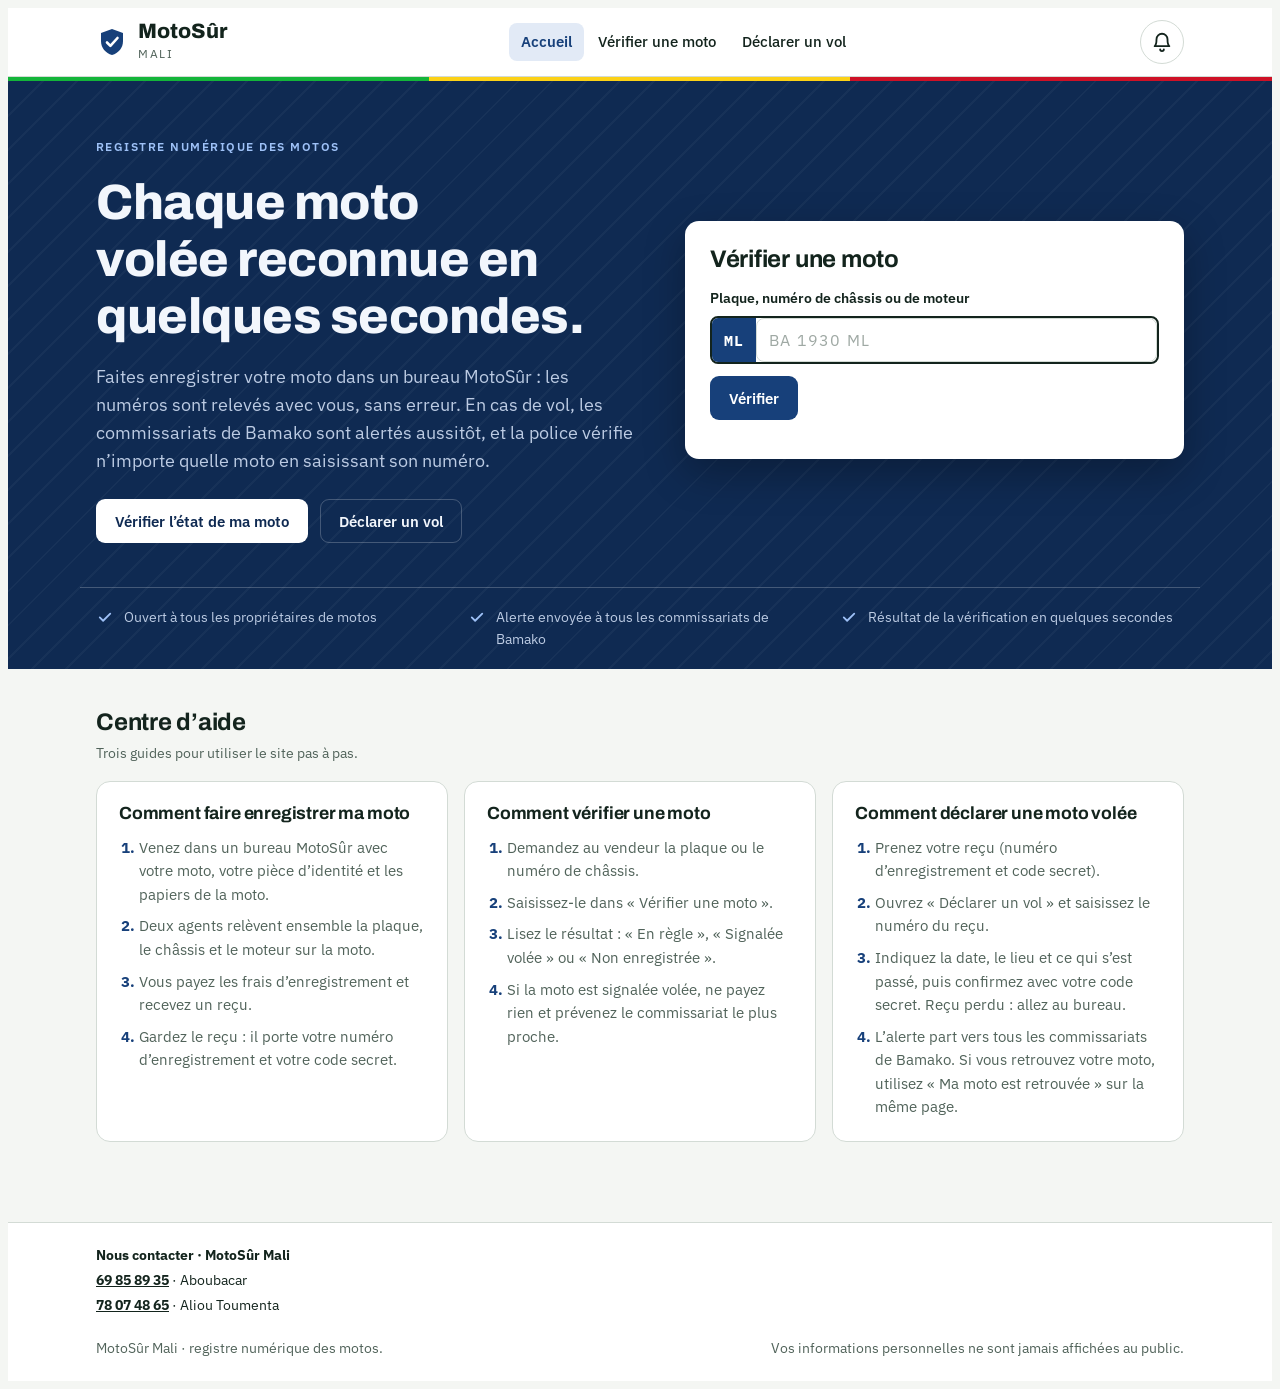
==== commit e2621d5e: "Pied de page : nous contacter (MotoSûr Mali, deux numéros) Co-Authored-By: Claude Sonnet 5.5 <norepl" ====
--- a/src/main/resources/static/index.html
+++ b/src/main/resources/static/index.html
@@ -7,7 +7,7 @@
 <link rel="preconnect" href="https://fonts.googleapis.com">
 <link rel="preconnect" href="https://fonts.gstatic.com" crossorigin>
 <link rel="stylesheet" href="https://fonts.googleapis.com/css2?family=Archivo:wght@600;700;800&family=IBM+Plex+Mono:wght@500;600&family=IBM+Plex+Sans:wght@400;500;600&display=swap">
-<link rel="stylesheet" href="style.css?v=6">
+<link rel="stylesheet" href="style.css?v=7">
 </head>
 <body>
 <header class="site-header">
@@ -209,6 +209,13 @@
 </main>
 
 <footer>
+  <div class="wrap foot-contact">
+    <div>
+      <b>Nous contacter · MotoSûr Mali</b>
+      <p><a href="tel:+22369858935">69 85 89 35</a> · Aboubacar</p>
+      <p><a href="tel:+22378074865">78 07 48 65</a> · Aliou Toumenta</p>
+    </div>
+  </div>
   <div class="wrap">
     <span>MotoSûr Mali · registre numérique des motos.</span>
     <span>Vos informations personnelles ne sont jamais affichées au public.</span>
--- a/src/main/resources/static/style.css
+++ b/src/main/resources/static/style.css
@@ -270,3 +270,5 @@
 .note-card.seen{border-left-color:var(--line);background:var(--surface-2)}
 .note-card time{font-size:.8rem;color:var(--ink-2)}
 @media (max-width:920px){.head-row .bell{order:2}}
+
+footer .foot-contact{padding-bottom:0;color:var(--ink)}footer .foot-contact p{margin:4px 0 0}footer .foot-contact a{font-weight:700;color:inherit}
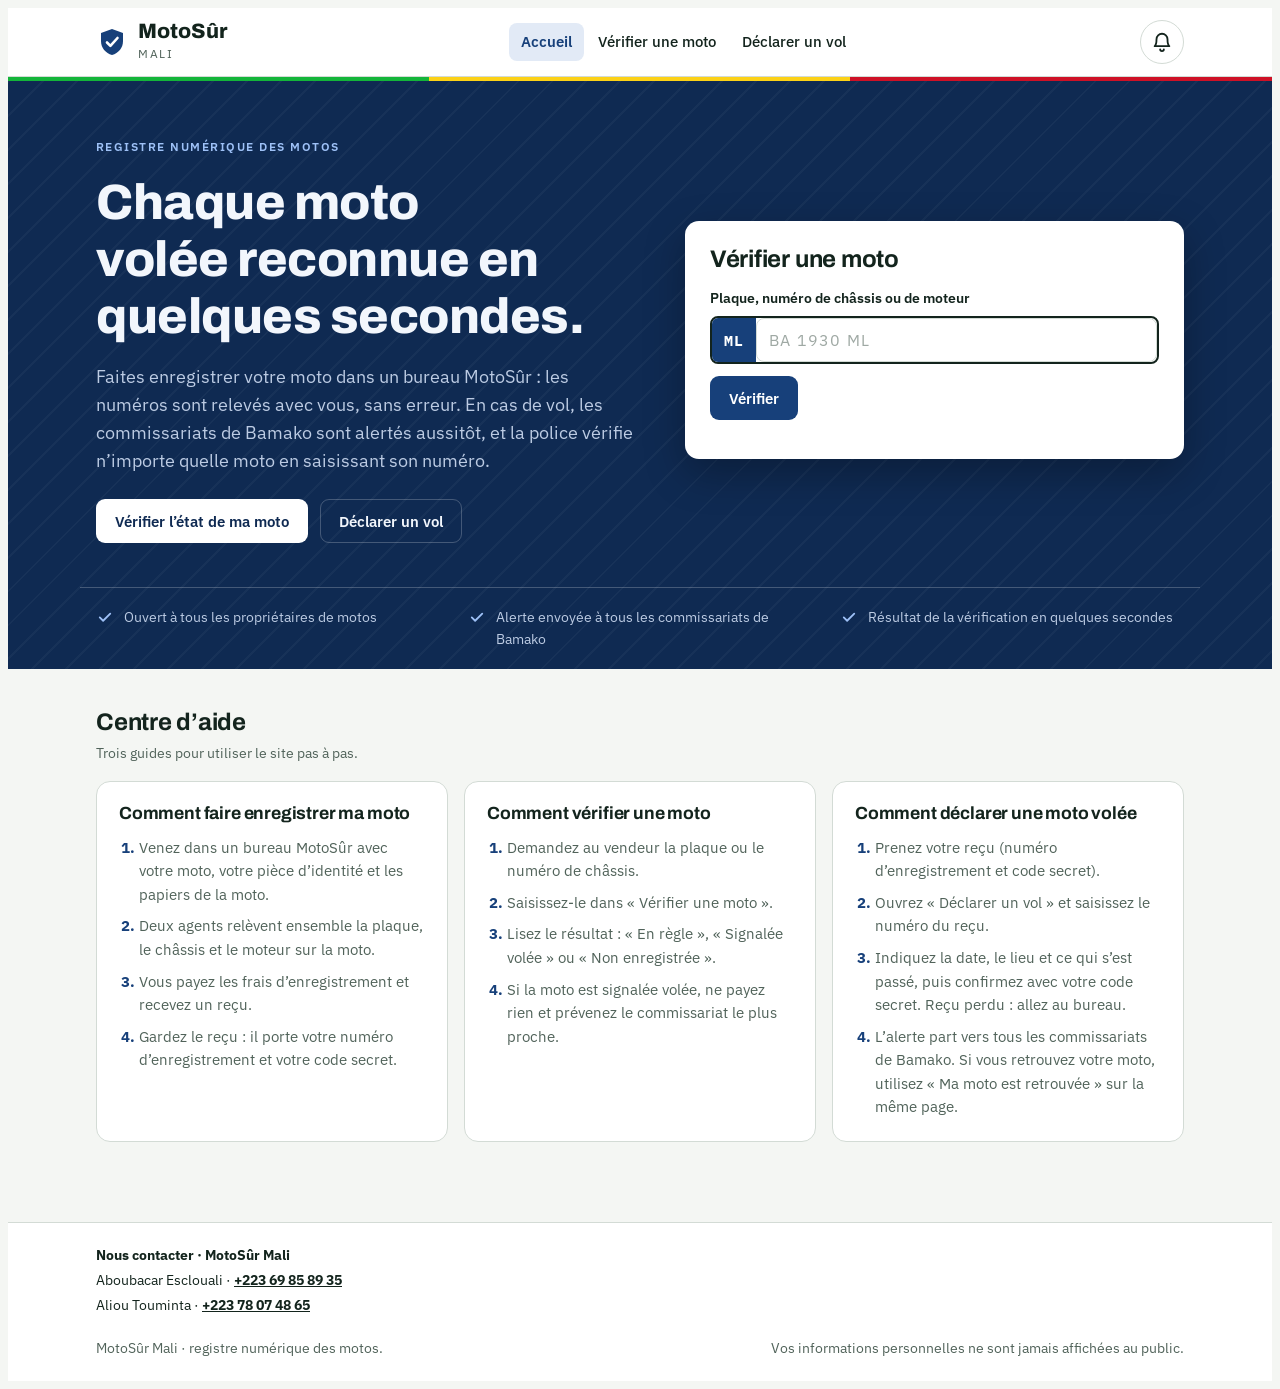
==== commit 6543709c: "Pied de page : +223 et noms Co-Authored-By: Claude Sonnet 5.5 <noreply@anthropic.com> Claude-Session" ====
--- a/src/main/resources/static/index.html
+++ b/src/main/resources/static/index.html
@@ -212,8 +212,8 @@
   <div class="wrap foot-contact">
     <div>
       <b>Nous contacter · MotoSûr Mali</b>
-      <p><a href="tel:+22369858935">69 85 89 35</a> · Aboubacar</p>
-      <p><a href="tel:+22378074865">78 07 48 65</a> · Aliou Toumenta</p>
+      <p>Aboubacar Esclouali · <a href="tel:+22369858935">+223 69 85 89 35</a></p>
+      <p>Aliou Touminta · <a href="tel:+22378074865">+223 78 07 48 65</a></p>
     </div>
   </div>
   <div class="wrap">
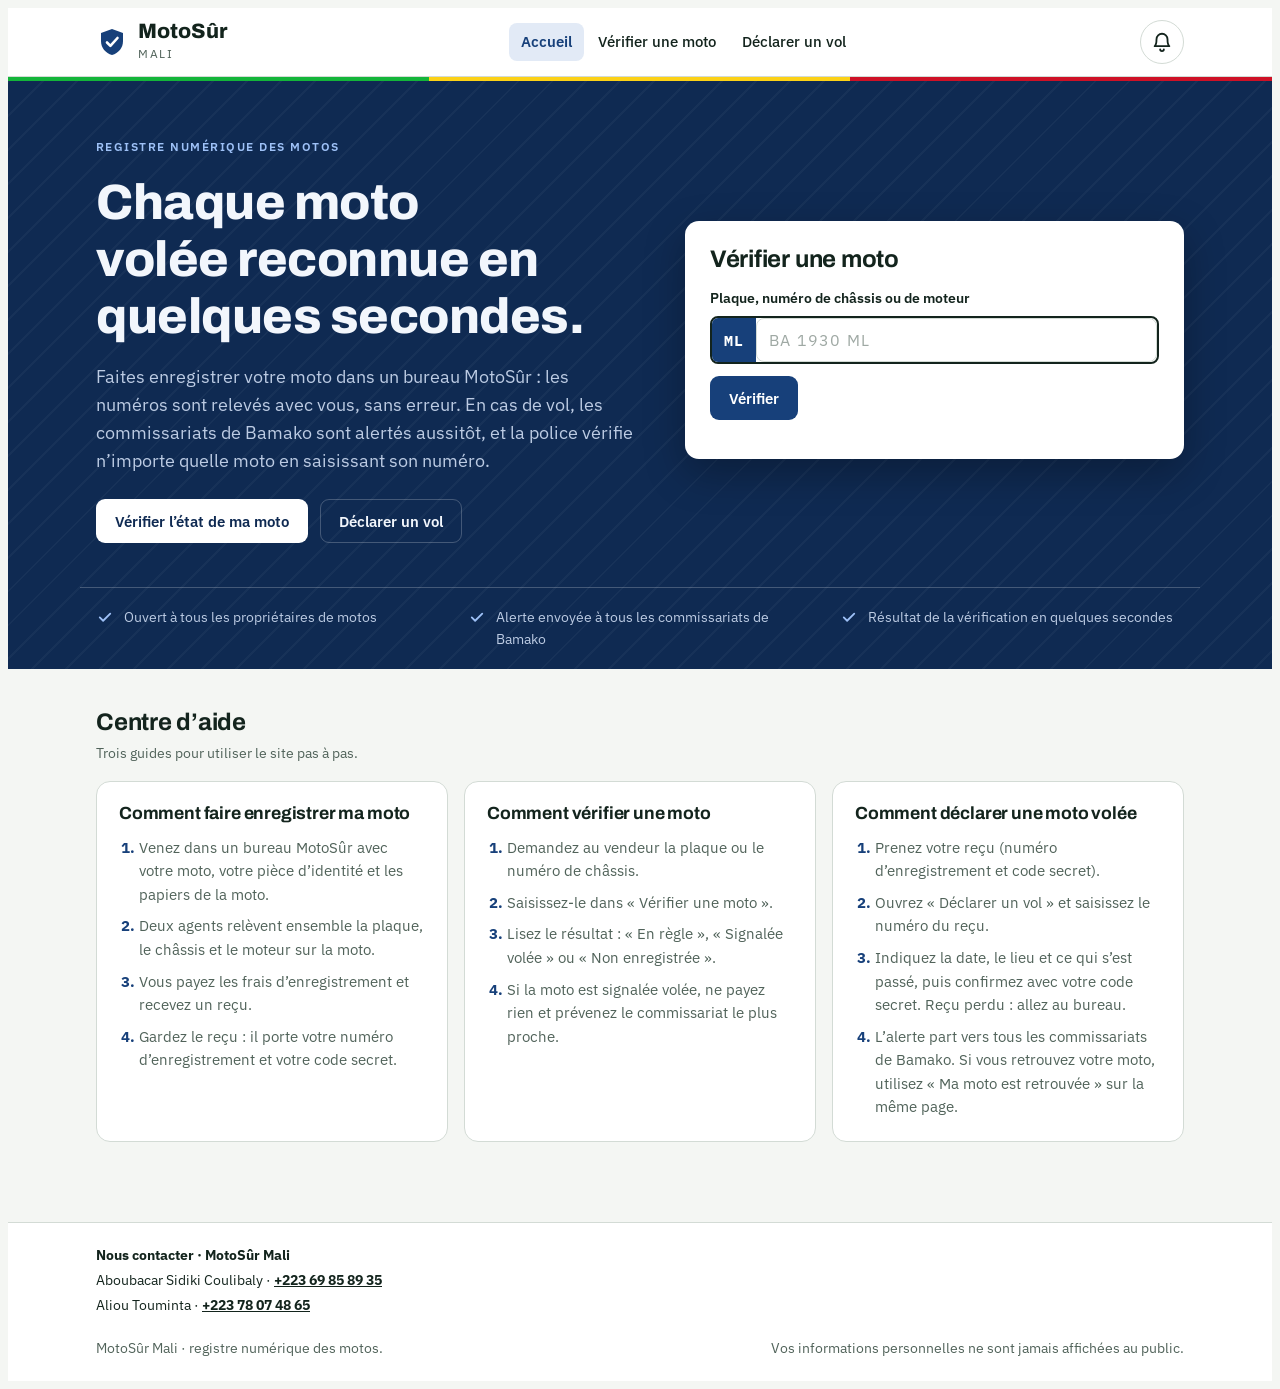
==== commit 5c708734: "Pied de page : nom complet Co-Authored-By: Claude Sonnet 5.5 <noreply@anthropic.com> Claude-Session:" ====
--- a/src/main/resources/static/index.html
+++ b/src/main/resources/static/index.html
@@ -212,7 +212,7 @@
   <div class="wrap foot-contact">
     <div>
       <b>Nous contacter · MotoSûr Mali</b>
-      <p>Aboubacar Esclouali · <a href="tel:+22369858935">+223 69 85 89 35</a></p>
+      <p>Aboubacar Sidiki Coulibaly · <a href="tel:+22369858935">+223 69 85 89 35</a></p>
       <p>Aliou Touminta · <a href="tel:+22378074865">+223 78 07 48 65</a></p>
     </div>
   </div>
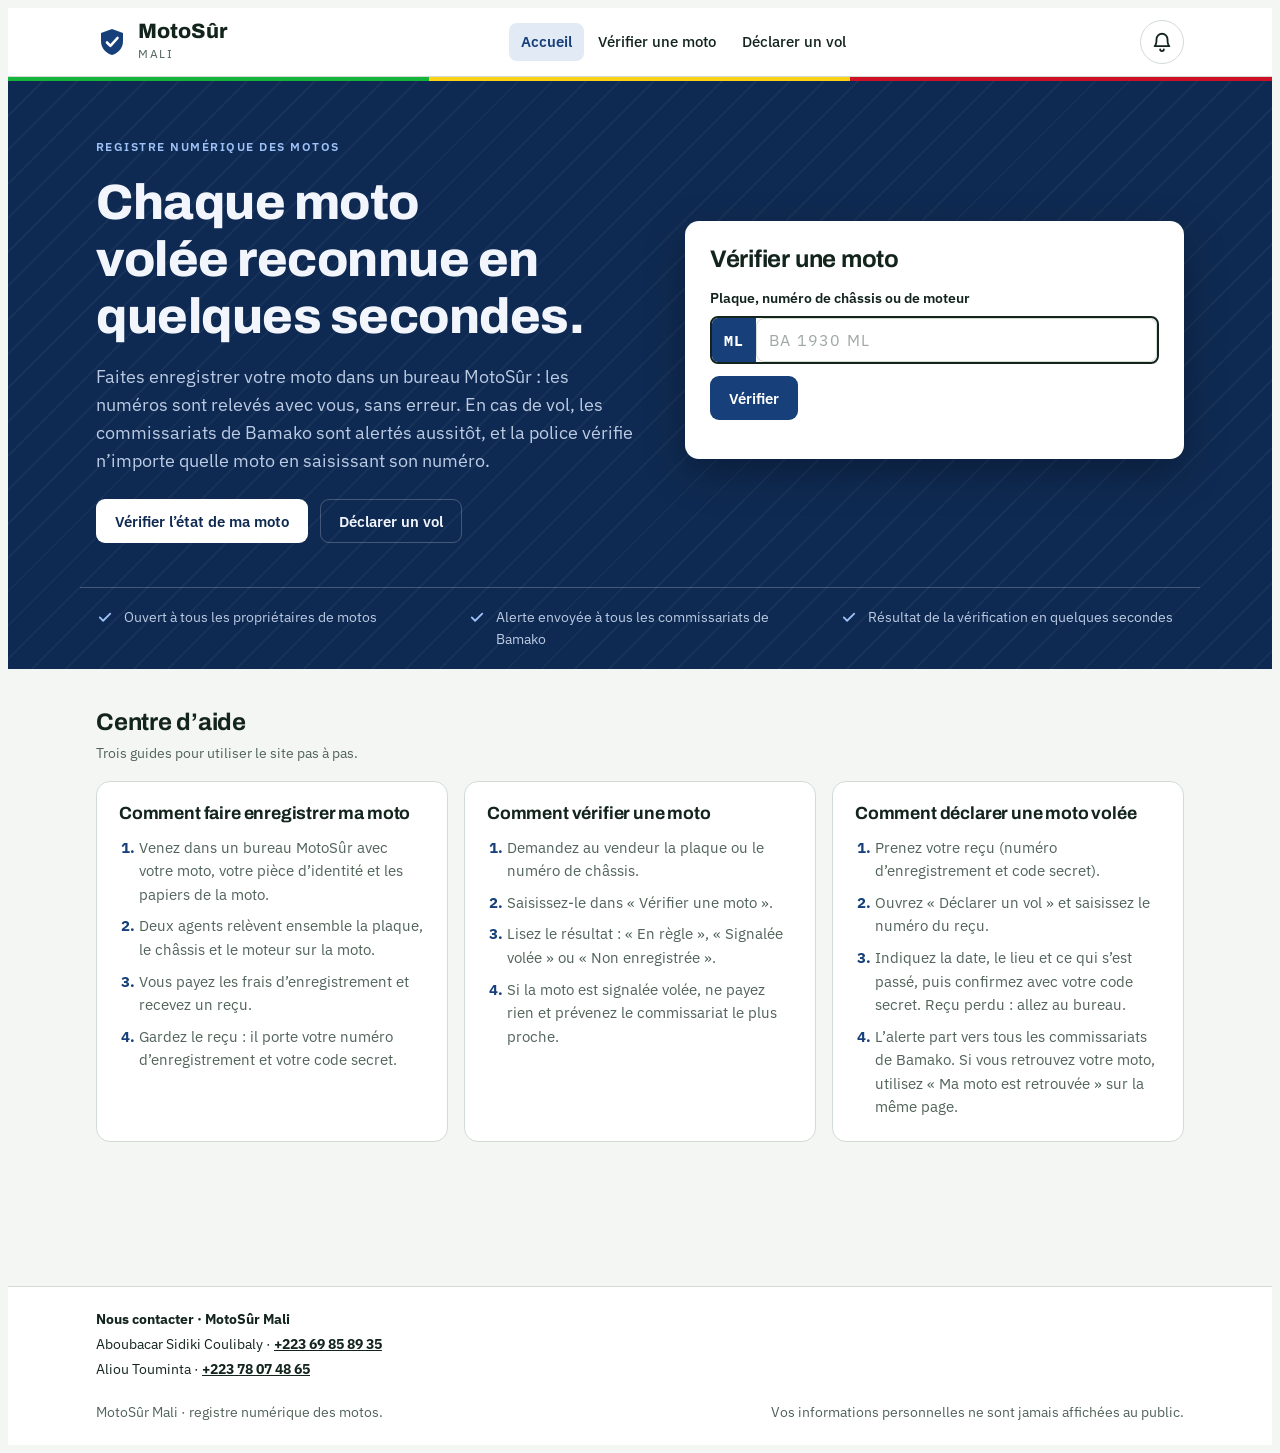
==== commit 0cdab57d: "Référencement : titre, description, robots.txt (pages réservées exclues) Co-Authored-By: Claude Sonn" ====
--- a/src/main/resources/static/index.html
+++ b/src/main/resources/static/index.html
@@ -3,7 +3,16 @@
 <head>
 <meta charset="utf-8">
 <meta name="viewport" content="width=device-width, initial-scale=1, viewport-fit=cover">
-<title>MotoSûr Mali</title>
+<title>MotoSûr Mali · Registre numérique des motos contre le vol</title>
+<meta name="description" content="MotoSûr Mali : le registre numérique des motos du Mali. Vérifiez l'état d'une moto, déclarez un vol et faites enregistrer votre moto dans un bureau MotoSûr.">
+<meta name="robots" content="index, follow">
+<meta name="theme-color" content="#17407A">
+<meta property="og:type" content="website">
+<meta property="og:locale" content="fr_ML">
+<meta property="og:site_name" content="MotoSûr Mali">
+<meta property="og:title" content="MotoSûr Mali · Registre numérique des motos">
+<meta property="og:description" content="Vérifiez l'état d'une moto, déclarez un vol, faites enregistrer votre moto. Le registre numérique des motos du Mali.">
+<script type="application/ld+json">{"@context":"https://schema.org","@type":"WebSite","name":"MotoSûr Mali","alternateName":["MotoSur Mali","Moto Sûr Mali","motosur mali"],"inLanguage":"fr"}</script>
 <link rel="preconnect" href="https://fonts.googleapis.com">
 <link rel="preconnect" href="https://fonts.gstatic.com" crossorigin>
 <link rel="stylesheet" href="https://fonts.googleapis.com/css2?family=Archivo:wght@600;700;800&family=IBM+Plex+Mono:wght@500;600&family=IBM+Plex+Sans:wght@400;500;600&display=swap">
--- a/src/main/resources/static/style.css
+++ b/src/main/resources/static/style.css
@@ -272,3 +272,15 @@
 @media (max-width:920px){.head-row .bell{order:2}}
 
 footer .foot-contact{padding-bottom:0;color:var(--ink)}footer .foot-contact p{margin:4px 0 0}footer .foot-contact a{font-weight:700;color:inherit}
+
+/* Barre de navigation en bas : verre liquide façon iOS (comme WhatsApp) */
+.tabs{position:fixed;left:max(14px,env(safe-area-inset-left,0px));right:max(14px,env(safe-area-inset-right,0px));bottom:max(12px,env(safe-area-inset-bottom,0px));z-index:50;max-width:560px;margin-inline:auto;display:flex;flex-wrap:nowrap;gap:2px;padding:6px;border:1px solid rgba(255,255,255,.7);border-radius:32px;background:rgba(250,251,253,.58);-webkit-backdrop-filter:blur(26px) saturate(190%);backdrop-filter:blur(26px) saturate(190%);box-shadow:0 8px 28px rgba(15,30,50,.18),0 1px 0 rgba(255,255,255,.9) inset}
+.tabs button{flex:1 1 0;min-width:0;margin:0;padding:8px 2px 7px;border:0;border-radius:26px;background:transparent;color:#4A5560;display:flex;flex-direction:column;align-items:center;gap:3px;font:600 .66rem/1.1 var(--font-body);text-align:center;cursor:pointer;text-shadow:none;box-shadow:none}
+.tabs button[hidden]{display:none}
+.tabs .ti{width:24px;height:24px;flex:none}
+.tabs button span{display:block;max-width:100%;overflow:hidden;text-overflow:ellipsis;white-space:nowrap}
+.tabs button[aria-selected="true"]{background:rgba(120,130,145,.2);color:var(--accent);border:0;box-shadow:none}
+.tabs button:focus-visible{outline:3px solid var(--accent);outline-offset:-3px}
+@media (prefers-color-scheme:dark){.tabs{background:rgba(36,40,46,.55);border-color:rgba(255,255,255,.14);box-shadow:0 8px 28px rgba(0,0,0,.5),0 1px 0 rgba(255,255,255,.12) inset}.tabs button{color:#B8C2CC}.tabs button[aria-selected="true"]{background:rgba(255,255,255,.14)}}
+@media (min-width:600px){.tabs button{font-size:.78rem;padding:10px 6px 9px}}
+.wrap.page{padding-bottom:120px}
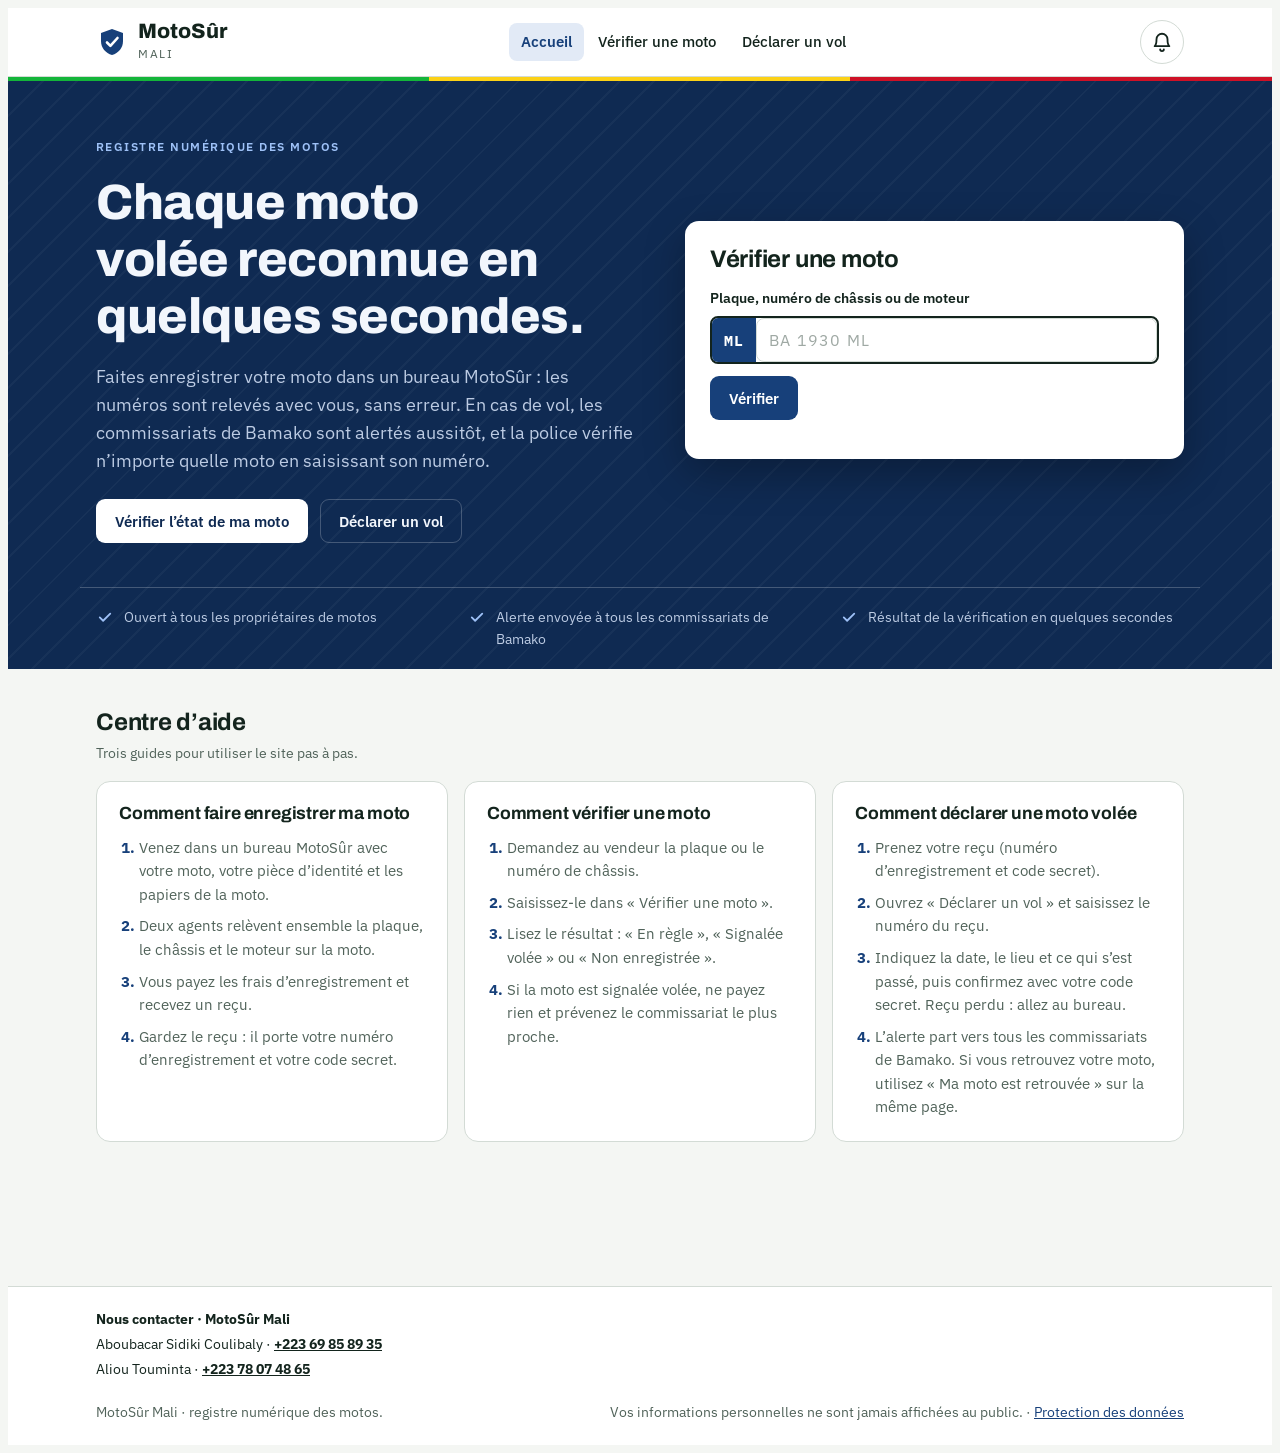
==== commit 154b2ebb: "Application installable (PWA) : logo, icônes, manifest, service worker, page hors-ligne, page Protec" ====
--- a/src/main/resources/static/index.html
+++ b/src/main/resources/static/index.html
@@ -13,10 +13,18 @@
 <meta property="og:title" content="MotoSûr Mali · Registre numérique des motos">
 <meta property="og:description" content="Vérifiez l'état d'une moto, déclarez un vol, faites enregistrer votre moto. Le registre numérique des motos du Mali.">
 <script type="application/ld+json">{"@context":"https://schema.org","@type":"WebSite","name":"MotoSûr Mali","alternateName":["MotoSur Mali","Moto Sûr Mali","motosur mali"],"inLanguage":"fr"}</script>
+<link rel="manifest" href="/manifest.webmanifest">
+<link rel="icon" type="image/png" sizes="32x32" href="/icons/favicon-32.png">
+<link rel="icon" type="image/svg+xml" href="/icons/logo.svg">
+<link rel="apple-touch-icon" href="/icons/apple-touch-icon.png">
+<meta name="mobile-web-app-capable" content="yes">
+<meta name="apple-mobile-web-app-capable" content="yes">
+<meta name="apple-mobile-web-app-title" content="MotoSûr">
+<meta name="apple-mobile-web-app-status-bar-style" content="default">
 <link rel="preconnect" href="https://fonts.googleapis.com">
 <link rel="preconnect" href="https://fonts.gstatic.com" crossorigin>
 <link rel="stylesheet" href="https://fonts.googleapis.com/css2?family=Archivo:wght@600;700;800&family=IBM+Plex+Mono:wght@500;600&family=IBM+Plex+Sans:wght@400;500;600&display=swap">
-<link rel="stylesheet" href="style.css?v=7">
+<link rel="stylesheet" href="style.css?v=8">
 </head>
 <body>
 <header class="site-header">
@@ -227,10 +235,19 @@
   </div>
   <div class="wrap">
     <span>MotoSûr Mali · registre numérique des motos.</span>
-    <span>Vos informations personnelles ne sont jamais affichées au public.</span>
+    <span>Vos informations personnelles ne sont jamais affichées au public. · <a href="confidentialite.html">Protection des données</a></span>
   </div>
 </footer>
+<div id="install-bar" class="install-bar" hidden>
+  <img src="/icons/icon-192.png" alt="" width="44" height="44">
+  <div class="ib-text"><b>Installer MotoSûr</b>
+    <span id="install-hint" hidden>Touchez Partager <i>⎙</i> puis « Sur l'écran d'accueil ».</span>
+    <span>Ouvrez le registre comme une application.</span></div>
+  <button id="install-btn" type="button" class="btn btn-sm">Installer</button>
+  <button id="install-close" type="button" class="ib-x" aria-label="Fermer">×</button>
+</div>
 <div id="toast" role="status" aria-live="polite"><span></span></div>
 <script src="public.js?v=8"></script>
+<script src="pwa.js?v=1"></script>
 </body>
 </html>
--- a/src/main/resources/static/style.css
+++ b/src/main/resources/static/style.css
@@ -284,3 +284,13 @@
 @media (prefers-color-scheme:dark){.tabs{background:rgba(36,40,46,.55);border-color:rgba(255,255,255,.14);box-shadow:0 8px 28px rgba(0,0,0,.5),0 1px 0 rgba(255,255,255,.12) inset}.tabs button{color:#B8C2CC}.tabs button[aria-selected="true"]{background:rgba(255,255,255,.14)}}
 @media (min-width:600px){.tabs button{font-size:.78rem;padding:10px 6px 9px}}
 .wrap.page{padding-bottom:120px}
+
+/* Installation de l'application */
+.install-bar{position:fixed;left:12px;right:12px;bottom:calc(12px + env(safe-area-inset-bottom,0px));z-index:60;display:flex;align-items:center;gap:12px;max-width:520px;margin:0 auto;padding:12px 14px;border-radius:18px;background:#0E2D5A;color:#fff;box-shadow:0 10px 30px rgba(14,45,90,.35)}
+.install-bar[hidden]{display:none}
+.install-bar img{border-radius:10px;flex:none}
+.install-bar .ib-text{flex:1;min-width:0;font-size:13px;line-height:1.35}
+.install-bar .ib-text b{display:block;font-size:15px}
+.install-bar .ib-text span{display:block;color:#C9D8EE}
+.install-bar .btn{background:#fff;color:#17407A;border:0;font-weight:600;flex:none}
+.install-bar .ib-x{background:none;border:0;color:#C9D8EE;font-size:24px;line-height:1;padding:4px 6px;flex:none}
